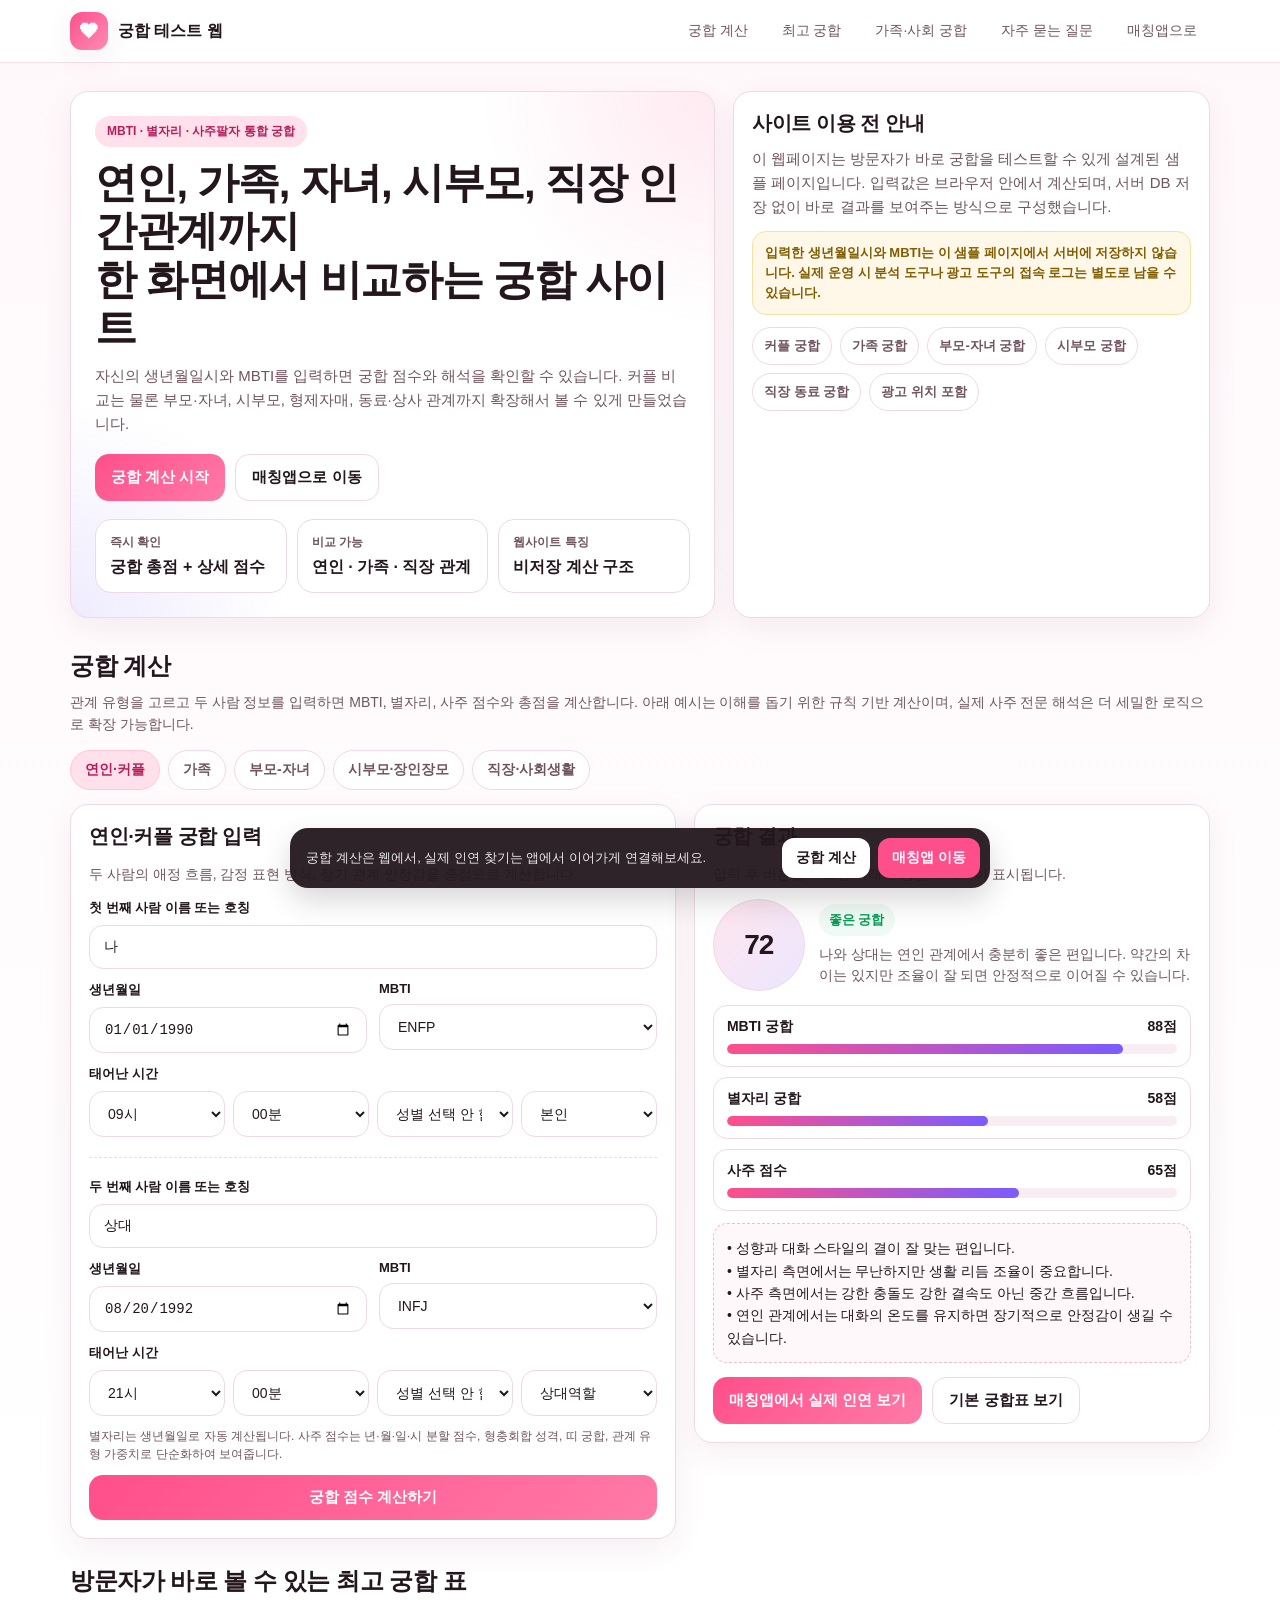
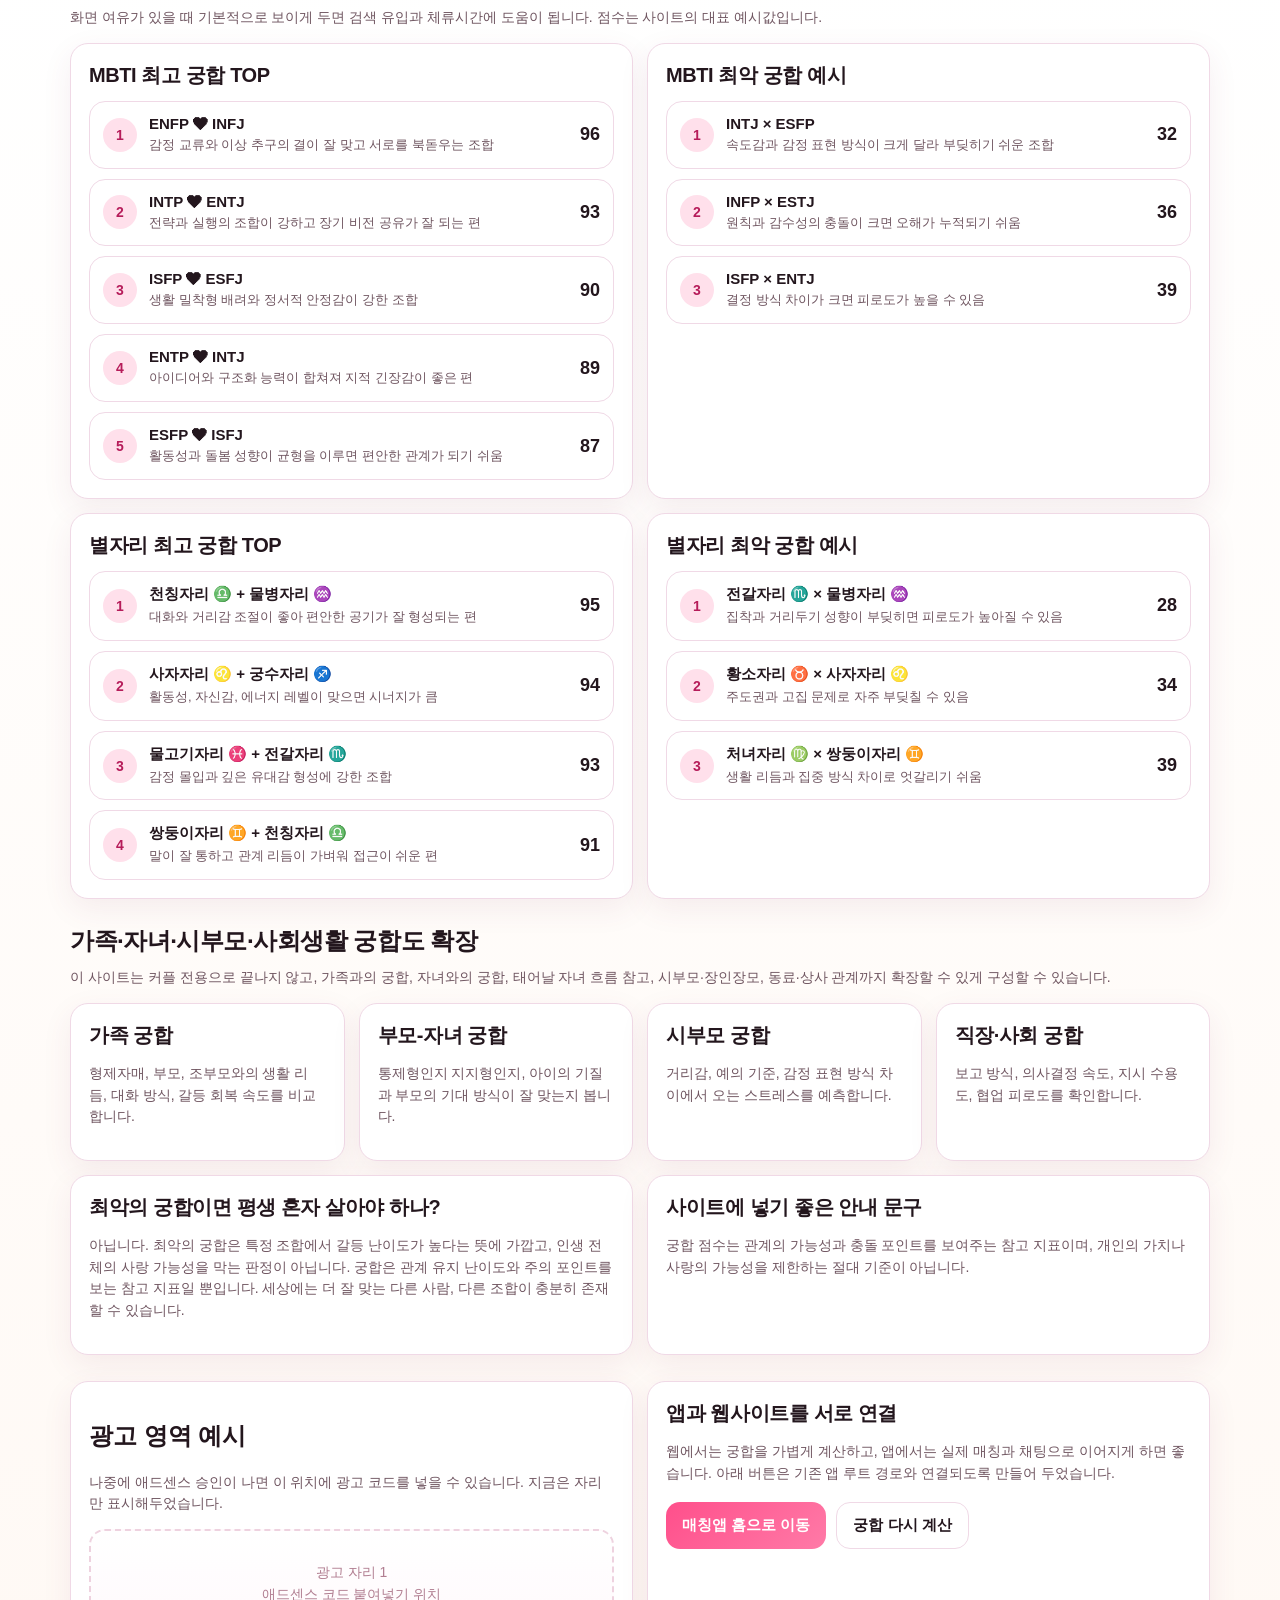
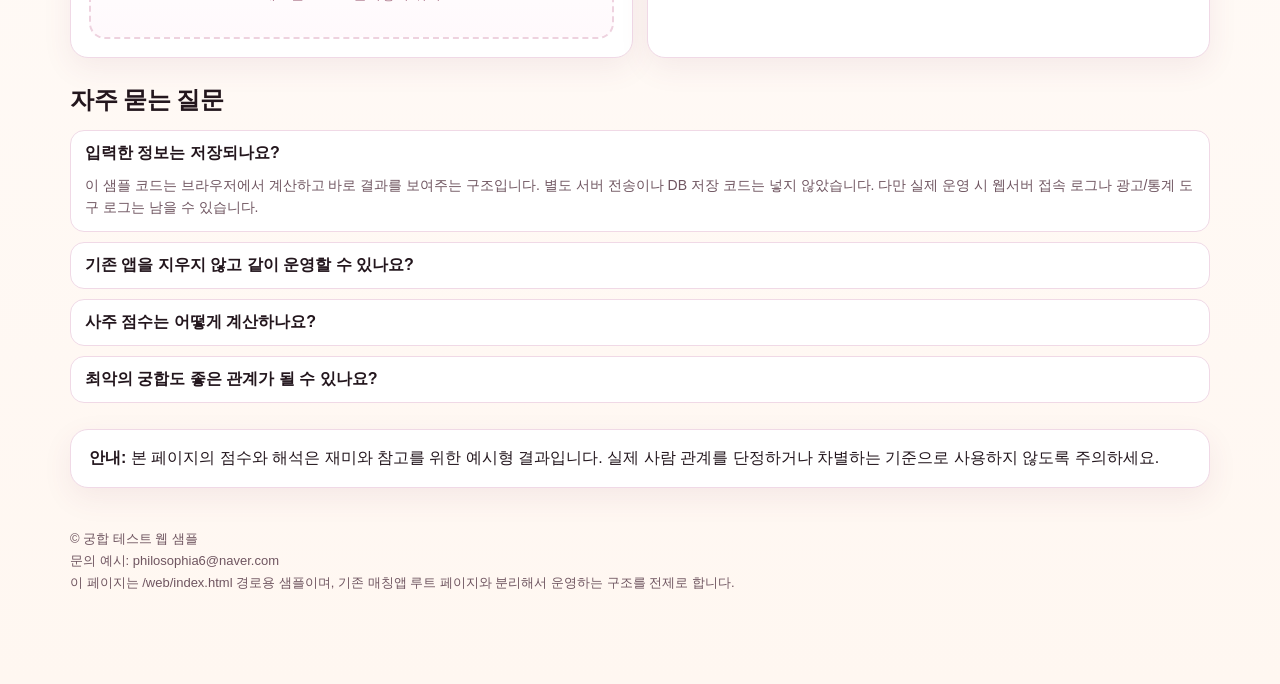
==== web/index.html @ 88e72b10 "Create index.html" ====
<!DOCTYPE html>
<html lang="ko">
<head>
  <meta charset="UTF-8" />
  <meta name="viewport" content="width=device-width, initial-scale=1.0" />
  <title>궁합 테스트 | MBTI · 별자리 · 사주팔자</title>
  <meta name="description" content="MBTI 궁합, 별자리 궁합, 사주팔자 궁합을 한 번에 확인하고 커플, 가족, 자녀, 시부모, 직장 인간관계까지 비교해보세요." />
  <style>
    :root {
      --bg: #fff8fb;
      --card: #ffffff;
      --line: #f0d9e6;
      --text: #23161d;
      --sub: #6f5560;
      --primary: #ff4f8b;
      --primary-soft: #ffe0eb;
      --secondary: #7a5cff;
      --good: #0a9b57;
      --mid: #a26b00;
      --bad: #c53a3a;
      --shadow: 0 10px 30px rgba(126, 55, 89, 0.08);
      --radius: 18px;
      --max: 1140px;
    }

    * { box-sizing: border-box; }
    html { scroll-behavior: smooth; }
    body {
      margin: 0;
      font-family: -apple-system, BlinkMacSystemFont, "Segoe UI", Roboto, "Apple SD Gothic Neo", "Noto Sans KR", sans-serif;
      color: var(--text);
      background: linear-gradient(180deg, #fff8fb 0%, #fff 40%, #fff7f1 100%);
    }

    a { color: inherit; text-decoration: none; }
    img { max-width: 100%; }
    .container { width: min(calc(100% - 24px), var(--max)); margin: 0 auto; }

    .topbar {
      position: sticky;
      top: 0;
      z-index: 30;
      background: rgba(255,255,255,0.9);
      backdrop-filter: blur(12px);
      border-bottom: 1px solid rgba(240,217,230,0.8);
    }
    .topbar-inner {
      display: flex;
      align-items: center;
      justify-content: space-between;
      gap: 12px;
      padding: 12px 0;
    }
    .brand {
      display: flex;
      align-items: center;
      gap: 10px;
      font-weight: 800;
      font-size: 16px;
    }
    .brand-badge {
      width: 38px;
      height: 38px;
      display: grid;
      place-items: center;
      border-radius: 12px;
      background: linear-gradient(135deg, var(--primary), #ff8bb5);
      color: #fff;
      box-shadow: var(--shadow);
      font-size: 18px;
    }
    .nav {
      display: flex;
      flex-wrap: wrap;
      justify-content: flex-end;
      gap: 8px;
    }
    .nav a {
      padding: 9px 12px;
      border-radius: 999px;
      color: var(--sub);
      font-size: 14px;
      border: 1px solid transparent;
    }
    .nav a:hover {
      background: #fff;
      border-color: var(--line);
      color: var(--text);
    }

    .hero {
      padding: 28px 0 18px;
    }
    .hero-grid {
      display: grid;
      grid-template-columns: 1.15fr 0.85fr;
      gap: 18px;
      align-items: stretch;
    }
    .hero-card,
    .panel,
    .result-card,
    .table-card,
    .ad-card,
    .tip-card,
    .disclaimer,
    .cta-card {
      background: var(--card);
      border: 1px solid var(--line);
      border-radius: var(--radius);
      box-shadow: var(--shadow);
    }
    .hero-card {
      padding: 24px;
      background:
        radial-gradient(circle at top right, rgba(255,79,139,0.12), transparent 28%),
        radial-gradient(circle at left bottom, rgba(122,92,255,0.12), transparent 26%),
        #fff;
    }
    .eyebrow {
      display: inline-flex;
      align-items: center;
      gap: 8px;
      padding: 7px 12px;
      border-radius: 999px;
      background: var(--primary-soft);
      color: #b61c5a;
      font-size: 12px;
      font-weight: 700;
      margin-bottom: 12px;
    }
    h1 {
      margin: 0 0 12px;
      font-size: clamp(28px, 5vw, 42px);
      line-height: 1.15;
      letter-spacing: -0.03em;
    }
    .hero p {
      margin: 0;
      color: var(--sub);
      line-height: 1.6;
      font-size: 15px;
    }
    .hero-actions {
      display: flex;
      flex-wrap: wrap;
      gap: 10px;
      margin-top: 18px;
    }
    .btn {
      border: 0;
      cursor: pointer;
      border-radius: 14px;
      padding: 13px 16px;
      font-size: 15px;
      font-weight: 800;
      transition: 0.18s ease;
      display: inline-flex;
      align-items: center;
      justify-content: center;
      gap: 8px;
    }
    .btn-primary {
      background: linear-gradient(135deg, var(--primary), #ff7aa7);
      color: #fff;
    }
    .btn-primary:hover { transform: translateY(-1px); }
    .btn-soft {
      background: #fff;
      color: var(--text);
      border: 1px solid var(--line);
    }
    .btn-soft:hover { background: #fff8fb; }
    .mini-list {
      margin: 18px 0 0;
      display: grid;
      grid-template-columns: repeat(3, 1fr);
      gap: 10px;
    }
    .mini-item {
      padding: 14px;
      border-radius: 16px;
      background: #fff;
      border: 1px solid var(--line);
    }
    .mini-item .label {
      font-size: 12px;
      color: var(--sub);
      margin-bottom: 6px;
      font-weight: 700;
    }
    .mini-item .value {
      font-weight: 800;
      font-size: 16px;
    }

    .panel {
      padding: 18px;
    }
    .panel h2,
    .table-card h2,
    .result-card h2,
    .tip-card h2,
    .cta-card h2 {
      margin: 0 0 10px;
      font-size: 20px;
      letter-spacing: -0.02em;
    }
    .muted {
      color: var(--sub);
      font-size: 14px;
      line-height: 1.55;
    }
    .save-note {
      margin-top: 12px;
      padding: 11px 12px;
      border-radius: 14px;
      background: #fff8e8;
      border: 1px solid #f4e1a4;
      color: #805d00;
      font-size: 13px;
      line-height: 1.55;
      font-weight: 700;
    }

    .section {
      padding: 14px 0 12px;
    }
    .section-title {
      margin: 0 0 14px;
      font-size: 24px;
      letter-spacing: -0.02em;
    }
    .section-sub {
      color: var(--sub);
      margin: -4px 0 14px;
      line-height: 1.55;
      font-size: 14px;
    }

    .tabs {
      display: flex;
      flex-wrap: wrap;
      gap: 8px;
      margin-bottom: 14px;
    }
    .tab-btn {
      padding: 10px 14px;
      border-radius: 999px;
      border: 1px solid var(--line);
      background: #fff;
      color: var(--sub);
      font-weight: 800;
      cursor: pointer;
      font-size: 14px;
    }
    .tab-btn.active {
      background: var(--primary-soft);
      color: #b61c5a;
      border-color: #ffc8da;
    }

    .calc-layout {
      display: grid;
      grid-template-columns: 1.08fr 0.92fr;
      gap: 18px;
      align-items: start;
    }
    .form-grid {
      display: grid;
      grid-template-columns: repeat(2, 1fr);
      gap: 12px;
      margin-top: 14px;
    }
    .field {
      display: flex;
      flex-direction: column;
      gap: 8px;
    }
    .field.full { grid-column: 1 / -1; }
    label {
      font-size: 13px;
      font-weight: 800;
      color: var(--text);
    }
    input, select {
      width: 100%;
      padding: 13px 14px;
      border-radius: 14px;
      border: 1px solid var(--line);
      background: #fff;
      font-size: 14px;
      color: var(--text);
      outline: none;
    }
    input:focus, select:focus {
      border-color: #ff9abd;
      box-shadow: 0 0 0 4px rgba(255,79,139,0.08);
    }
    .inline-row {
      display: grid;
      grid-template-columns: repeat(4, 1fr);
      gap: 8px;
    }
    .help {
      font-size: 12px;
      color: var(--sub);
      line-height: 1.45;
    }

    .result-card {
      padding: 18px;
      position: sticky;
      top: 86px;
    }
    .score-big {
      display: flex;
      align-items: center;
      gap: 14px;
      margin: 12px 0 14px;
    }
    .score-circle {
      width: 92px;
      height: 92px;
      border-radius: 50%;
      display: grid;
      place-items: center;
      background: linear-gradient(135deg, rgba(255,79,139,0.15), rgba(122,92,255,0.15));
      border: 1px solid var(--line);
      font-size: 28px;
      font-weight: 900;
      letter-spacing: -0.03em;
    }
    .score-text {
      flex: 1;
    }
    .score-grade {
      font-size: 13px;
      font-weight: 900;
      display: inline-flex;
      padding: 7px 10px;
      border-radius: 999px;
      margin-bottom: 8px;
      background: #eefaf3;
      color: var(--good);
    }
    .score-grade.mid { background: #fff8e6; color: var(--mid); }
    .score-grade.bad { background: #fff0f0; color: var(--bad); }
    .score-summary {
      color: var(--sub);
      font-size: 14px;
      line-height: 1.55;
    }
    .breakdown {
      display: grid;
      gap: 10px;
      margin-top: 12px;
    }
    .break-item {
      padding: 12px 13px;
      border: 1px solid var(--line);
      border-radius: 14px;
      background: #fff;
    }
    .break-head {
      display: flex;
      justify-content: space-between;
      gap: 8px;
      font-size: 14px;
      font-weight: 800;
      margin-bottom: 8px;
    }
    .bar {
      width: 100%;
      height: 10px;
      background: #f8edf3;
      border-radius: 999px;
      overflow: hidden;
    }
    .bar > span {
      display: block;
      height: 100%;
      border-radius: inherit;
      background: linear-gradient(90deg, var(--primary), var(--secondary));
    }
    .analysis-box {
      margin-top: 12px;
      padding: 13px;
      border-radius: 14px;
      background: #fff8fb;
      border: 1px dashed #f1bdd0;
      font-size: 14px;
      line-height: 1.6;
      color: var(--text);
    }

    .cards-3,
    .cards-2,
    .cards-4 {
      display: grid;
      gap: 14px;
    }
    .cards-3 { grid-template-columns: repeat(3, 1fr); }
    .cards-2 { grid-template-columns: repeat(2, 1fr); }
    .cards-4 { grid-template-columns: repeat(4, 1fr); }

    .table-card,
    .tip-card,
    .cta-card,
    .ad-card,
    .disclaimer {
      padding: 18px;
    }
    .rank-list {
      display: grid;
      gap: 10px;
      margin-top: 12px;
    }
    .rank-item {
      display: grid;
      grid-template-columns: auto 1fr auto;
      gap: 12px;
      align-items: center;
      padding: 13px;
      border: 1px solid var(--line);
      border-radius: 16px;
      background: #fff;
    }
    .rank-num {
      width: 34px;
      height: 34px;
      border-radius: 50%;
      display: grid;
      place-items: center;
      font-weight: 900;
      background: var(--primary-soft);
      color: #b61c5a;
      font-size: 14px;
    }
    .pair-title {
      font-weight: 800;
      font-size: 15px;
      margin-bottom: 4px;
    }
    .pair-desc {
      color: var(--sub);
      font-size: 13px;
      line-height: 1.45;
    }
    .pair-score {
      font-weight: 900;
      font-size: 18px;
    }

    .chip-row {
      display: flex;
      flex-wrap: wrap;
      gap: 8px;
      margin-top: 12px;
    }
    .chip {
      padding: 9px 11px;
      border-radius: 999px;
      background: #fff;
      border: 1px solid var(--line);
      font-size: 13px;
      color: var(--sub);
      font-weight: 700;
    }

    .ad-placeholder {
      margin-top: 12px;
      border: 2px dashed #eed2df;
      border-radius: 16px;
      min-height: 110px;
      display: grid;
      place-items: center;
      color: #b17e91;
      text-align: center;
      padding: 16px;
      background: linear-gradient(180deg, #fff, #fff9fc);
      font-size: 14px;
      line-height: 1.55;
    }

    .faq-list {
      display: grid;
      gap: 10px;
      margin-top: 12px;
    }
    details {
      border: 1px solid var(--line);
      border-radius: 14px;
      background: #fff;
      padding: 12px 14px;
    }
    summary {
      cursor: pointer;
      font-weight: 800;
      color: var(--text);
      list-style: none;
    }
    summary::-webkit-details-marker { display: none; }
    details p {
      margin: 10px 0 0;
      color: var(--sub);
      font-size: 14px;
      line-height: 1.6;
    }

    .footer {
      padding: 28px 0 90px;
      color: var(--sub);
      font-size: 13px;
      line-height: 1.7;
    }

    .floating-cta {
      position: fixed;
      left: 50%;
      bottom: 12px;
      transform: translateX(-50%);
      z-index: 35;
      width: min(calc(100% - 20px), 700px);
      background: rgba(35,22,29,0.94);
      color: #fff;
      border-radius: 18px;
      padding: 10px;
      display: flex;
      gap: 10px;
      box-shadow: 0 12px 30px rgba(0,0,0,0.16);
      align-items: center;
      justify-content: space-between;
    }
    .floating-text {
      font-size: 13px;
      line-height: 1.45;
      padding: 0 6px;
      color: rgba(255,255,255,0.9);
    }
    .floating-actions {
      display: flex;
      gap: 8px;
      flex-shrink: 0;
    }
    .floating-actions a {
      padding: 11px 14px;
      border-radius: 12px;
      font-size: 14px;
      font-weight: 800;
    }
    .floating-main { background: var(--primary); color: #fff; }
    .floating-sub { background: #fff; color: var(--text); }

    @media (max-width: 980px) {
      .hero-grid,
      .calc-layout,
      .cards-3,
      .cards-4,
      .cards-2 {
        grid-template-columns: 1fr;
      }
      .mini-list { grid-template-columns: 1fr; }
      .result-card { position: static; }
    }

    @media (max-width: 720px) {
      .topbar-inner { align-items: flex-start; flex-direction: column; }
      .nav { justify-content: flex-start; }
      .form-grid,
      .inline-row { grid-template-columns: 1fr 1fr; }
      .score-big { flex-direction: column; align-items: flex-start; }
      .floating-cta {
        flex-direction: column;
        align-items: stretch;
      }
      .floating-actions { width: 100%; }
      .floating-actions a { flex: 1; text-align: center; }
    }

    @media (max-width: 520px) {
      h1 { font-size: 28px; }
      .hero-card,
      .panel,
      .table-card,
      .result-card,
      .tip-card,
      .cta-card,
      .ad-card,
      .disclaimer { padding: 15px; }
      .form-grid,
      .inline-row { grid-template-columns: 1fr; }
      .rank-item { grid-template-columns: auto 1fr; }
      .pair-score { grid-column: 2; }
    }
  </style>
</head>
<body>
  <header class="topbar">
    <div class="container topbar-inner">
      <a class="brand" href="#top">
        <span class="brand-badge">❤</span>
        <span>궁합 테스트 웹</span>
      </a>
      <nav class="nav">
        <a href="#calculator">궁합 계산</a>
        <a href="#best">최고 궁합</a>
        <a href="#family">가족·사회 궁합</a>
        <a href="#faq">자주 묻는 질문</a>
        <a href="/">매칭앱으로</a>
      </nav>
    </div>
  </header>

  <main id="top">
    <section class="hero">
      <div class="container hero-grid">
        <div class="hero-card">
          <div class="eyebrow">MBTI · 별자리 · 사주팔자 통합 궁합</div>
          <h1>연인, 가족, 자녀, 시부모, 직장 인간관계까지<br />한 화면에서 비교하는 궁합 사이트</h1>
          <p>
            자신의 생년월일시와 MBTI를 입력하면 궁합 점수와 해석을 확인할 수 있습니다.
            커플 비교는 물론 부모·자녀, 시부모, 형제자매, 동료·상사 관계까지 확장해서 볼 수 있게 만들었습니다.
          </p>
          <div class="hero-actions">
            <a class="btn btn-primary" href="#calculator">궁합 계산 시작</a>
            <a class="btn btn-soft" href="/">매칭앱으로 이동</a>
          </div>
          <div class="mini-list">
            <div class="mini-item">
              <div class="label">즉시 확인</div>
              <div class="value">궁합 총점 + 상세 점수</div>
            </div>
            <div class="mini-item">
              <div class="label">비교 가능</div>
              <div class="value">연인 · 가족 · 직장 관계</div>
            </div>
            <div class="mini-item">
              <div class="label">웹사이트 특징</div>
              <div class="value">비저장 계산 구조</div>
            </div>
          </div>
        </div>

        <div class="panel">
          <h2>사이트 이용 전 안내</h2>
          <p class="muted">
            이 웹페이지는 방문자가 바로 궁합을 테스트할 수 있게 설계된 샘플 페이지입니다.
            입력값은 브라우저 안에서 계산되며, 서버 DB 저장 없이 바로 결과를 보여주는 방식으로 구성했습니다.
          </p>
          <div class="save-note">
            입력한 생년월일시와 MBTI는 이 샘플 페이지에서 서버에 저장하지 않습니다. 실제 운영 시 분석 도구나 광고 도구의 접속 로그는 별도로 남을 수 있습니다.
          </div>
          <div class="chip-row">
            <span class="chip">커플 궁합</span>
            <span class="chip">가족 궁합</span>
            <span class="chip">부모-자녀 궁합</span>
            <span class="chip">시부모 궁합</span>
            <span class="chip">직장 동료 궁합</span>
            <span class="chip">광고 위치 포함</span>
          </div>
        </div>
      </div>
    </section>

    <section class="section" id="calculator">
      <div class="container">
        <h2 class="section-title">궁합 계산</h2>
        <p class="section-sub">
          관계 유형을 고르고 두 사람 정보를 입력하면 MBTI, 별자리, 사주 점수와 총점을 계산합니다.
          아래 예시는 이해를 돕기 위한 규칙 기반 계산이며, 실제 사주 전문 해석은 더 세밀한 로직으로 확장 가능합니다.
        </p>

        <div class="tabs" id="relationTabs">
          <button class="tab-btn active" data-relation="couple">연인·커플</button>
          <button class="tab-btn" data-relation="family">가족</button>
          <button class="tab-btn" data-relation="parentChild">부모-자녀</button>
          <button class="tab-btn" data-relation="inlaws">시부모·장인장모</button>
          <button class="tab-btn" data-relation="work">직장·사회생활</button>
        </div>

        <div class="calc-layout">
          <div class="panel">
            <h2 id="relationTitle">연인·커플 궁합 입력</h2>
            <p class="muted" id="relationDesc">
              두 사람의 애정 흐름, 감정 표현 방식, 장기 관계 안정감을 중점으로 계산합니다.
            </p>

            <div class="form-grid">
              <div class="field full">
                <label for="nameA">첫 번째 사람 이름 또는 호칭</label>
                <input id="nameA" type="text" placeholder="예: 나 / 남자 / 엄마 / 팀장" value="나" />
              </div>
              <div class="field">
                <label for="birthA">생년월일</label>
                <input id="birthA" type="date" value="1990-01-01" />
              </div>
              <div class="field">
                <label for="mbtiA">MBTI</label>
                <select id="mbtiA"></select>
              </div>
              <div class="field full">
                <label>태어난 시간</label>
                <div class="inline-row">
                  <select id="hourA"></select>
                  <select id="minuteA"></select>
                  <select id="genderA">
                    <option value="unknown">성별 선택 안 함</option>
                    <option value="male">남성</option>
                    <option value="female">여성</option>
                  </select>
                  <select id="roleA">
                    <option value="self">본인</option>
                    <option value="partner">상대역할</option>
                    <option value="parent">부모역할</option>
                    <option value="child">자녀역할</option>
                  </select>
                </div>
              </div>

              <div class="field full" style="margin-top:8px; padding-top:8px; border-top:1px dashed var(--line);"></div>

              <div class="field full">
                <label for="nameB">두 번째 사람 이름 또는 호칭</label>
                <input id="nameB" type="text" placeholder="예: 상대 / 여자 / 아버지 / 동료" value="상대" />
              </div>
              <div class="field">
                <label for="birthB">생년월일</label>
                <input id="birthB" type="date" value="1992-08-20" />
              </div>
              <div class="field">
                <label for="mbtiB">MBTI</label>
                <select id="mbtiB"></select>
              </div>
              <div class="field full">
                <label>태어난 시간</label>
                <div class="inline-row">
                  <select id="hourB"></select>
                  <select id="minuteB"></select>
                  <select id="genderB">
                    <option value="unknown">성별 선택 안 함</option>
                    <option value="male">남성</option>
                    <option value="female">여성</option>
                  </select>
                  <select id="roleB">
                    <option value="partner">상대역할</option>
                    <option value="self">본인</option>
                    <option value="parent">부모역할</option>
                    <option value="child">자녀역할</option>
                  </select>
                </div>
              </div>

              <div class="field full">
                <div class="help">
                  별자리는 생년월일로 자동 계산됩니다. 사주 점수는 년·월·일·시 분할 점수, 형충회합 성격, 띠 궁합, 관계 유형 가중치로 단순화하여 보여줍니다.
                </div>
              </div>
              <div class="field full">
                <button id="calcBtn" class="btn btn-primary">궁합 점수 계산하기</button>
              </div>
            </div>
          </div>

          <aside class="result-card" aria-live="polite">
            <h2>궁합 결과</h2>
            <p class="muted">입력 후 버튼을 누르면 아래에 총점과 해석이 표시됩니다.</p>
            <div class="score-big">
              <div class="score-circle" id="totalScore">--</div>
              <div class="score-text">
                <div class="score-grade" id="scoreGrade">결과 대기중</div>
                <div class="score-summary" id="scoreSummary">
                  아직 계산 전입니다. 연인, 가족, 부모-자녀, 시부모, 직장 관계별로 결과 해석이 달라집니다.
                </div>
              </div>
            </div>
            <div class="breakdown">
              <div class="break-item">
                <div class="break-head"><span>MBTI 궁합</span><span id="mbtiScoreText">--점</span></div>
                <div class="bar"><span id="mbtiBar" style="width:0%"></span></div>
              </div>
              <div class="break-item">
                <div class="break-head"><span>별자리 궁합</span><span id="zodiacScoreText">--점</span></div>
                <div class="bar"><span id="zodiacBar" style="width:0%"></span></div>
              </div>
              <div class="break-item">
                <div class="break-head"><span>사주 점수</span><span id="sajuScoreText">--점</span></div>
                <div class="bar"><span id="sajuBar" style="width:0%"></span></div>
              </div>
            </div>
            <div class="analysis-box" id="analysisBox">
              이곳에 관계 해석, 장점, 충돌 포인트, 잘 지내는 팁이 표시됩니다.
            </div>
            <div class="hero-actions" style="margin-top:14px;">
              <a class="btn btn-primary" href="/">매칭앱에서 실제 인연 보기</a>
              <a class="btn btn-soft" href="#best">기본 궁합표 보기</a>
            </div>
          </aside>
        </div>
      </div>
    </section>

    <section class="section" id="best">
      <div class="container">
        <h2 class="section-title">방문자가 바로 볼 수 있는 최고 궁합 표</h2>
        <p class="section-sub">
          화면 여유가 있을 때 기본적으로 보이게 두면 검색 유입과 체류시간에 도움이 됩니다. 점수는 사이트의 대표 예시값입니다.
        </p>

        <div class="cards-2">
          <div class="table-card">
            <h2>MBTI 최고 궁합 TOP</h2>
            <div class="rank-list">
              <div class="rank-item"><div class="rank-num">1</div><div><div class="pair-title">ENFP ❤ INFJ</div><div class="pair-desc">감정 교류와 이상 추구의 결이 잘 맞고 서로를 북돋우는 조합</div></div><div class="pair-score">96</div></div>
              <div class="rank-item"><div class="rank-num">2</div><div><div class="pair-title">INTP ❤ ENTJ</div><div class="pair-desc">전략과 실행의 조합이 강하고 장기 비전 공유가 잘 되는 편</div></div><div class="pair-score">93</div></div>
              <div class="rank-item"><div class="rank-num">3</div><div><div class="pair-title">ISFP ❤ ESFJ</div><div class="pair-desc">생활 밀착형 배려와 정서적 안정감이 강한 조합</div></div><div class="pair-score">90</div></div>
              <div class="rank-item"><div class="rank-num">4</div><div><div class="pair-title">ENTP ❤ INTJ</div><div class="pair-desc">아이디어와 구조화 능력이 합쳐져 지적 긴장감이 좋은 편</div></div><div class="pair-score">89</div></div>
              <div class="rank-item"><div class="rank-num">5</div><div><div class="pair-title">ESFP ❤ ISFJ</div><div class="pair-desc">활동성과 돌봄 성향이 균형을 이루면 편안한 관계가 되기 쉬움</div></div><div class="pair-score">87</div></div>
            </div>
          </div>

          <div class="table-card">
            <h2>MBTI 최악 궁합 예시</h2>
            <div class="rank-list">
              <div class="rank-item"><div class="rank-num">1</div><div><div class="pair-title">INTJ × ESFP</div><div class="pair-desc">속도감과 감정 표현 방식이 크게 달라 부딪히기 쉬운 조합</div></div><div class="pair-score">32</div></div>
              <div class="rank-item"><div class="rank-num">2</div><div><div class="pair-title">INFP × ESTJ</div><div class="pair-desc">원칙과 감수성의 충돌이 크면 오해가 누적되기 쉬움</div></div><div class="pair-score">36</div></div>
              <div class="rank-item"><div class="rank-num">3</div><div><div class="pair-title">ISFP × ENTJ</div><div class="pair-desc">결정 방식 차이가 크면 피로도가 높을 수 있음</div></div><div class="pair-score">39</div></div>
            </div>
          </div>
        </div>

        <div class="cards-2" style="margin-top:14px;">
          <div class="table-card">
            <h2>별자리 최고 궁합 TOP</h2>
            <div class="rank-list">
              <div class="rank-item"><div class="rank-num">1</div><div><div class="pair-title">천칭자리 ♎ + 물병자리 ♒</div><div class="pair-desc">대화와 거리감 조절이 좋아 편안한 공기가 잘 형성되는 편</div></div><div class="pair-score">95</div></div>
              <div class="rank-item"><div class="rank-num">2</div><div><div class="pair-title">사자자리 ♌ + 궁수자리 ♐</div><div class="pair-desc">활동성, 자신감, 에너지 레벨이 맞으면 시너지가 큼</div></div><div class="pair-score">94</div></div>
              <div class="rank-item"><div class="rank-num">3</div><div><div class="pair-title">물고기자리 ♓ + 전갈자리 ♏</div><div class="pair-desc">감정 몰입과 깊은 유대감 형성에 강한 조합</div></div><div class="pair-score">93</div></div>
              <div class="rank-item"><div class="rank-num">4</div><div><div class="pair-title">쌍둥이자리 ♊ + 천칭자리 ♎</div><div class="pair-desc">말이 잘 통하고 관계 리듬이 가벼워 접근이 쉬운 편</div></div><div class="pair-score">91</div></div>
            </div>
          </div>

          <div class="table-card">
            <h2>별자리 최악 궁합 예시</h2>
            <div class="rank-list">
              <div class="rank-item"><div class="rank-num">1</div><div><div class="pair-title">전갈자리 ♏ × 물병자리 ♒</div><div class="pair-desc">집착과 거리두기 성향이 부딪히면 피로도가 높아질 수 있음</div></div><div class="pair-score">28</div></div>
              <div class="rank-item"><div class="rank-num">2</div><div><div class="pair-title">황소자리 ♉ × 사자자리 ♌</div><div class="pair-desc">주도권과 고집 문제로 자주 부딪칠 수 있음</div></div><div class="pair-score">34</div></div>
              <div class="rank-item"><div class="rank-num">3</div><div><div class="pair-title">처녀자리 ♍ × 쌍둥이자리 ♊</div><div class="pair-desc">생활 리듬과 집중 방식 차이로 엇갈리기 쉬움</div></div><div class="pair-score">39</div></div>
            </div>
          </div>
        </div>
      </div>
    </section>

    <section class="section" id="family">
      <div class="container">
        <h2 class="section-title">가족·자녀·시부모·사회생활 궁합도 확장</h2>
        <p class="section-sub">
          이 사이트는 커플 전용으로 끝나지 않고, 가족과의 궁합, 자녀와의 궁합, 태어날 자녀 흐름 참고, 시부모·장인장모, 동료·상사 관계까지 확장할 수 있게 구성할 수 있습니다.
        </p>

        <div class="cards-4">
          <div class="tip-card">
            <h2>가족 궁합</h2>
            <p class="muted">형제자매, 부모, 조부모와의 생활 리듬, 대화 방식, 갈등 회복 속도를 비교합니다.</p>
          </div>
          <div class="tip-card">
            <h2>부모-자녀 궁합</h2>
            <p class="muted">통제형인지 지지형인지, 아이의 기질과 부모의 기대 방식이 잘 맞는지 봅니다.</p>
          </div>
          <div class="tip-card">
            <h2>시부모 궁합</h2>
            <p class="muted">거리감, 예의 기준, 감정 표현 방식 차이에서 오는 스트레스를 예측합니다.</p>
          </div>
          <div class="tip-card">
            <h2>직장·사회 궁합</h2>
            <p class="muted">보고 방식, 의사결정 속도, 지시 수용도, 협업 피로도를 확인합니다.</p>
          </div>
        </div>

        <div class="cards-2" style="margin-top:14px;">
          <div class="tip-card">
            <h2>최악의 궁합이면 평생 혼자 살아야 하나?</h2>
            <p class="muted">
              아닙니다. 최악의 궁합은 특정 조합에서 갈등 난이도가 높다는 뜻에 가깝고, 인생 전체의 사랑 가능성을 막는 판정이 아닙니다.
              궁합은 관계 유지 난이도와 주의 포인트를 보는 참고 지표일 뿐입니다. 세상에는 더 잘 맞는 다른 사람, 다른 조합이 충분히 존재할 수 있습니다.
            </p>
          </div>
          <div class="tip-card">
            <h2>사이트에 넣기 좋은 안내 문구</h2>
            <p class="muted">
              궁합 점수는 관계의 가능성과 충돌 포인트를 보여주는 참고 지표이며, 개인의 가치나 사랑의 가능성을 제한하는 절대 기준이 아닙니다.
            </p>
          </div>
        </div>
      </div>
    </section>

    <section class="section">
      <div class="container cards-2">
        <div class="ad-card">
          <h2>광고 영역 예시</h2>
          <p class="muted">나중에 애드센스 승인이 나면 이 위치에 광고 코드를 넣을 수 있습니다. 지금은 자리만 표시해두었습니다.</p>
          <div class="ad-placeholder">
            광고 자리 1<br />애드센스 코드 붙여넣기 위치
          </div>
        </div>
        <div class="cta-card">
          <h2>앱과 웹사이트를 서로 연결</h2>
          <p class="muted">
            웹에서는 궁합을 가볍게 계산하고, 앱에서는 실제 매칭과 채팅으로 이어지게 하면 좋습니다.
            아래 버튼은 기존 앱 루트 경로와 연결되도록 만들어 두었습니다.
          </p>
          <div class="hero-actions">
            <a class="btn btn-primary" href="/">매칭앱 홈으로 이동</a>
            <a class="btn btn-soft" href="#calculator">궁합 다시 계산</a>
          </div>
        </div>
      </div>
    </section>

    <section class="section" id="faq">
      <div class="container">
        <h2 class="section-title">자주 묻는 질문</h2>
        <div class="faq-list">
          <details open>
            <summary>입력한 정보는 저장되나요?</summary>
            <p>이 샘플 코드는 브라우저에서 계산하고 바로 결과를 보여주는 구조입니다. 별도 서버 전송이나 DB 저장 코드는 넣지 않았습니다. 다만 실제 운영 시 웹서버 접속 로그나 광고/통계 도구 로그는 남을 수 있습니다.</p>
          </details>
          <details>
            <summary>기존 앱을 지우지 않고 같이 운영할 수 있나요?</summary>
            <p>가능합니다. 이 파일은 <strong>/web/index.html</strong> 경로에 넣는 전제입니다. 기존 루트의 <strong>index.html</strong>은 그대로 두고, 앱은 루트에서, 궁합 웹사이트는 <strong>/web/</strong>에서 따로 열리게 하면 됩니다.</p>
          </details>
          <details>
            <summary>사주 점수는 어떻게 계산하나요?</summary>
            <p>이 버전은 년·월·일·시 정보를 숫자화해 오행 유사도, 띠 궁합, 시간대 조화, 관계 유형 가중치를 합산하는 방식입니다. 실제 서비스에서는 형충회합, 십성, 신살, 12운성 로직을 더 정교하게 추가하면 됩니다.</p>
          </details>
          <details>
            <summary>최악의 궁합도 좋은 관계가 될 수 있나요?</summary>
            <p>될 수 있습니다. 최악의 궁합은 갈등 관리 난이도가 높다는 뜻에 가깝습니다. 다른 조건과 노력, 생활 가치관, 책임감, 대화 방식이 더 중요한 경우도 많습니다.</p>
          </details>
        </div>
      </div>
    </section>

    <section class="section">
      <div class="container">
        <div class="disclaimer">
          <strong>안내:</strong> 본 페이지의 점수와 해석은 재미와 참고를 위한 예시형 결과입니다. 실제 사람 관계를 단정하거나 차별하는 기준으로 사용하지 않도록 주의하세요.
        </div>
      </div>
    </section>
  </main>

  <footer class="footer">
    <div class="container">
      <div>© 궁합 테스트 웹 샘플</div>
      <div>문의 예시: philosophia6@naver.com</div>
      <div>이 페이지는 /web/index.html 경로용 샘플이며, 기존 매칭앱 루트 페이지와 분리해서 운영하는 구조를 전제로 합니다.</div>
    </div>
  </footer>

  <div class="floating-cta">
    <div class="floating-text">궁합 계산은 웹에서, 실제 인연 찾기는 앱에서 이어가게 연결해보세요.</div>
    <div class="floating-actions">
      <a class="floating-sub" href="#calculator">궁합 계산</a>
      <a class="floating-main" href="/">매칭앱 이동</a>
    </div>
  </div>

  <script>
    const MBTI_TYPES = [
      "INTJ","INTP","ENTJ","ENTP",
      "INFJ","INFP","ENFJ","ENFP",
      "ISTJ","ISFJ","ESTJ","ESFJ",
      "ISTP","ISFP","ESTP","ESFP"
    ];

    const relationMeta = {
      couple: {
        title: "연인·커플 궁합 입력",
        desc: "두 사람의 애정 흐름, 감정 표현 방식, 장기 관계 안정감을 중점으로 계산합니다.",
        weights: { mbti: 0.36, zodiac: 0.24, saju: 0.40 }
      },
      family: {
        title: "가족 궁합 입력",
        desc: "생활 리듬, 대화 온도, 잔소리·거리감 충돌, 회복 속도를 중점으로 계산합니다.",
        weights: { mbti: 0.28, zodiac: 0.16, saju: 0.56 }
      },
      parentChild: {
        title: "부모-자녀 궁합 입력",
        desc: "훈육 방식, 기질 차이, 감정 수용도, 기대 수준의 충돌 가능성을 중점으로 봅니다.",
        weights: { mbti: 0.24, zodiac: 0.14, saju: 0.62 }
      },
      inlaws: {
        title: "시부모·장인장모 궁합 입력",
        desc: "예의 기준, 거리감, 간섭 체감, 가정 내 역할 기대치 충돌을 중점으로 계산합니다.",
        weights: { mbti: 0.22, zodiac: 0.14, saju: 0.64 }
      },
      work: {
        title: "직장·사회생활 궁합 입력",
        desc: "보고 방식, 피드백 수용도, 속도감, 책임 분배, 협업 스트레스를 중점으로 계산합니다.",
        weights: { mbti: 0.42, zodiac: 0.10, saju: 0.48 }
      }
    };

    const zodiacRanges = [
      { sign: "염소자리", start: [12,22], end: [1,19] },
      { sign: "물병자리", start: [1,20], end: [2,18] },
      { sign: "물고기자리", start: [2,19], end: [3,20] },
      { sign: "양자리", start: [3,21], end: [4,19] },
      { sign: "황소자리", start: [4,20], end: [5,20] },
      { sign: "쌍둥이자리", start: [5,21], end: [6,21] },
      { sign: "게자리", start: [6,22], end: [7,22] },
      { sign: "사자자리", start: [7,23], end: [8,22] },
      { sign: "처녀자리", start: [8,23], end: [9,22] },
      { sign: "천칭자리", start: [9,23], end: [10,22] },
      { sign: "전갈자리", start: [10,23], end: [11,22] },
      { sign: "사수자리", start: [11,23], end: [12,21] }
    ];

    const zodiacElements = {
      "양자리": "fire", "사자자리": "fire", "사수자리": "fire",
      "황소자리": "earth", "처녀자리": "earth", "염소자리": "earth",
      "쌍둥이자리": "air", "천칭자리": "air", "물병자리": "air",
      "게자리": "water", "전갈자리": "water", "물고기자리": "water"
    };

    const zodiacBestPairs = new Set([
      ["천칭자리","물병자리"].sort().join("|"),
      ["천칭자리","쌍둥이자리"].sort().join("|"),
      ["사자자리","사수자리"].sort().join("|"),
      ["사자자리","양자리"].sort().join("|"),
      ["물고기자리","전갈자리"].sort().join("|"),
      ["물고기자리","게자리"].sort().join("|"),
      ["쌍둥이자리","물병자리"].sort().join("|"),
      ["황소자리","처녀자리"].sort().join("|")
    ]);

    const zodiacWorstPairs = new Set([
      ["전갈자리","물병자리"].sort().join("|"),
      ["황소자리","사자자리"].sort().join("|"),
      ["처녀자리","쌍둥이자리"].sort().join("|"),
      ["양자리","게자리"].sort().join("|"),
      ["사수자리","처녀자리"].sort().join("|")
    ]);

    const zodiacAnimals = ["쥐띠","소띠","호랑이띠","토끼띠","용띠","뱀띠","말띠","양띠","원숭이띠","닭띠","개띠","돼지띠"];
    const animalTriads = [
      [0,4,8], [1,5,9], [2,6,10], [3,7,11]
    ];
    const animalConflicts = {
      0: 6, 1: 7, 2: 8, 3: 9, 4: 10, 5: 11,
      6: 0, 7: 1, 8: 2, 9: 3, 10: 4, 11: 5
    };

    const mbtiSelectA = document.getElementById("mbtiA");
    const mbtiSelectB = document.getElementById("mbtiB");
    const hourA = document.getElementById("hourA");
    const hourB = document.getElementById("hourB");
    const minuteA = document.getElementById("minuteA");
    const minuteB = document.getElementById("minuteB");

    function fillSelect(select, options) {
      select.innerHTML = options.map(v => `<option value="${v}">${v}</option>`).join("");
    }

    fillSelect(mbtiSelectA, MBTI_TYPES);
    fillSelect(mbtiSelectB, MBTI_TYPES);
    mbtiSelectA.value = "ENFP";
    mbtiSelectB.value = "INFJ";

    fillSelect(hourA, Array.from({length:24}, (_,i) => String(i).padStart(2, "0") + "시"));
    fillSelect(hourB, Array.from({length:24}, (_,i) => String(i).padStart(2, "0") + "시"));
    fillSelect(minuteA, ["00분","30분"]);
    fillSelect(minuteB, ["00분","30분"]);
    hourA.selectedIndex = 9;
    hourB.selectedIndex = 21;

    let activeRelation = "couple";
    const tabButtons = [...document.querySelectorAll(".tab-btn")];
    const relationTitle = document.getElementById("relationTitle");
    const relationDesc = document.getElementById("relationDesc");

    tabButtons.forEach(btn => {
      btn.addEventListener("click", () => {
        activeRelation = btn.dataset.relation;
        tabButtons.forEach(b => b.classList.remove("active"));
        btn.classList.add("active");
        relationTitle.textContent = relationMeta[activeRelation].title;
        relationDesc.textContent = relationMeta[activeRelation].desc;
      });
    });

    function parseDate(value) {
      const [y,m,d] = value.split("-").map(Number);
      return { y, m, d };
    }

    function getZodiac(month, day) {
      for (const z of zodiacRanges) {
        const [sm, sd] = z.start;
        const [em, ed] = z.end;
        if (sm <= em) {
          if ((month === sm && day >= sd) || (month === em && day <= ed) || (month > sm && month < em)) return z.sign;
        } else {
          if ((month === sm && day >= sd) || (month === em && day <= ed) || month > sm || month < em) return z.sign;
        }
      }
      return "염소자리";
    }

    function getChineseAnimal(year) {
      return zodiacAnimals[(year - 4 + 1200) % 12];
    }

    function mbtiScore(a, b, relation) {
      let score = 52;
      const opposites = { E:"I", I:"E", N:"S", S:"N", T:"F", F:"T", J:"P", P:"J" };
      for (let i = 0; i < 4; i++) {
        if (a[i] === b[i]) score += (i < 2 ? 8 : 6);
        else if (opposites[a[i]] === b[i]) score += (i === 0 || i === 3 ? 6 : 4);
        else score -= 5;
      }
      const idealPairs = new Set([
        ["ENFP","INFJ"].sort().join("|"), ["INTP","ENTJ"].sort().join("|"),
        ["ISFP","ESFJ"].sort().join("|"), ["ENTP","INTJ"].sort().join("|"),
        ["ESFP","ISFJ"].sort().join("|")
      ]);
      const harshPairs = new Set([
        ["INTJ","ESFP"].sort().join("|"), ["INFP","ESTJ"].sort().join("|"), ["ISFP","ENTJ"].sort().join("|")
      ]);
      const key = [a,b].sort().join("|");
      if (idealPairs.has(key)) score += 10;
      if (harshPairs.has(key)) score -= 14;
      if (relation === "work") {
        if ((a.includes("J") && b.includes("P")) || (a.includes("P") && b.includes("J"))) score -= 2;
        if ((a.includes("T") && b.includes("F")) || (a.includes("F") && b.includes("T"))) score += 3;
      }
      if (relation === "parentChild") {
        if ((a.includes("J") && b.includes("P")) || (a.includes("P") && b.includes("J"))) score -= 4;
      }
      return clamp(score, 0, 100);
    }

    function zodiacScore(signA, signB, relation) {
      let score = 58;
      const key = [signA, signB].sort().join("|");
      if (zodiacBestPairs.has(key)) score += 28;
      if (zodiacWorstPairs.has(key)) score -= 30;
      const sameElement = zodiacElements[signA] === zodiacElements[signB];
      if (sameElement) score += 12;
      const airFire = [zodiacElements[signA], zodiacElements[signB]].sort().join("|") === ["air","fire"].join("|");
      const earthWater = [zodiacElements[signA], zodiacElements[signB]].sort().join("|") === ["earth","water"].join("|");
      if (airFire || earthWater) score += 10;
      if ((zodiacElements[signA] === "fire" && zodiacElements[signB] === "water") || (zodiacElements[signA] === "water" && zodiacElements[signB] === "fire")) score -= 12;
      if ((zodiacElements[signA] === "air" && zodiacElements[signB] === "earth") || (zodiacElements[signA] === "earth" && zodiacElements[signB] === "air")) score -= 8;
      if (relation === "work") score = score - 4 + (sameElement ? 4 : 0);
      return clamp(score, 0, 100);
    }

    function getElementFromNumber(num) {
      return ["wood","fire","earth","metal","water"][num % 5];
    }

    function branchIndex(hour) {
      return Math.floor(((hour + 1) % 24) / 2);
    }

    function triadMatch(a, b) {
      return animalTriads.some(group => group.includes(a) && group.includes(b));
    }

    function sajuScore(personA, personB, relation) {
      const yearElA = getElementFromNumber(personA.y + personA.m + personA.d);
      const yearElB = getElementFromNumber(personB.y + personB.m + personB.d);
      const monthElA = getElementFromNumber(personA.m + personA.d);
      const monthElB = getElementFromNumber(personB.m + personB.d);
      const dayElA = getElementFromNumber(personA.d + personA.hour);
      const dayElB = getElementFromNumber(personB.d + personB.hour);
      const timeElA = getElementFromNumber(personA.hour + personA.minute + personA.m);
      const timeElB = getElementFromNumber(personB.hour + personB.minute + personB.m);

      let score = 50;
      const pairs = [[yearElA, yearElB, 12],[monthElA, monthElB, 10],[dayElA, dayElB, 12],[timeElA, timeElB, 8]];
      pairs.forEach(([ea, eb, weight]) => {
        if (ea === eb) score += weight;
        else if (isGenerating(ea, eb) || isGenerating(eb, ea)) score += Math.round(weight * 0.8);
        else if (isControlling(ea, eb) || isControlling(eb, ea)) score -= Math.round(weight * 0.8);
      });

      const animalA = (personA.y - 4 + 1200) % 12;
      const animalB = (personB.y - 4 + 1200) % 12;
      if (triadMatch(animalA, animalB)) score += 10;
      if (animalConflicts[animalA] === animalB) score -= 12;
      if (Math.abs(personA.hour - personB.hour) <= 2) score += 6;
      else if (Math.abs(personA.hour - personB.hour) >= 10) score -= 5;

      if (relation === "couple") {
        score += isGenerating(dayElA, dayElB) || isGenerating(dayElB, dayElA) ? 6 : 0;
      }
      if (relation === "family") {
        score += (yearElA === yearElB ? 6 : 0);
      }
      if (relation === "parentChild") {
        score += isGenerating(yearElA, dayElB) || isGenerating(yearElB, dayElA) ? 8 : 0;
        score -= isControlling(yearElA, dayElB) || isControlling(yearElB, dayElA) ? 8 : 0;
      }
      if (relation === "inlaws") {
        score += (monthElA === monthElB ? 4 : 0);
        score -= animalConflicts[animalA] === animalB ? 6 : 0;
      }
      if (relation === "work") {
        score += isGenerating(monthElA, monthElB) || isGenerating(monthElB, monthElA) ? 7 : 0;
        score += Math.abs(personA.hour - personB.hour) <= 4 ? 4 : -2;
      }
      return clamp(score, 0, 100);
    }

    function isGenerating(a, b) {
      const order = ["wood","fire","earth","metal","water"];
      return order[(order.indexOf(a) + 1) % 5] === b;
    }

    function isControlling(a, b) {
      const controls = {
        wood: "earth",
        earth: "water",
        water: "fire",
        fire: "metal",
        metal: "wood"
      };
      return controls[a] === b;
    }

    function clamp(n, min, max) {
      return Math.max(min, Math.min(max, Math.round(n)));
    }

    function gradeInfo(score) {
      if (score >= 85) return { text: "최고 궁합", cls: "" };
      if (score >= 70) return { text: "좋은 궁합", cls: "" };
      if (score >= 50) return { text: "보통 궁합", cls: "mid" };
      return { text: "주의 필요한 궁합", cls: "bad" };
    }

    function makeSummary(score, relation, nameA, nameB) {
      const relationNames = {
        couple: "연인 관계",
        family: "가족 관계",
        parentChild: "부모-자녀 관계",
        inlaws: "시부모·장인장모 관계",
        work: "직장·사회 관계"
      };
      if (score >= 85) return `${nameA}와 ${nameB}는 ${relationNames[relation]}에서 기본 리듬이 잘 맞는 편입니다. 처음부터 편안함을 느끼기 쉬운 조합입니다.`;
      if (score >= 70) return `${nameA}와 ${nameB}는 ${relationNames[relation]}에서 충분히 좋은 편입니다. 약간의 차이는 있지만 조율이 잘 되면 안정적으로 이어질 수 있습니다.`;
      if (score >= 50) return `${nameA}와 ${nameB}는 ${relationNames[relation]}에서 장단점이 섞인 조합입니다. 맞는 부분은 살리고 부딪히는 포인트는 관리가 필요합니다.`;
      return `${nameA}와 ${nameB}는 ${relationNames[relation]}에서 갈등 관리가 중요한 편입니다. 그렇다고 불가능을 뜻하는 것은 아니며, 조율 방식이 매우 중요합니다.`;
    }

    function makeAnalysis(relation, mbti, zodiac, saju, personA, personB, total) {
      const lines = [];
      if (mbti >= 80) lines.push("• 성향과 대화 스타일의 결이 잘 맞는 편입니다.");
      else if (mbti < 50) lines.push("• 사고 방식과 감정 표현 방식이 달라 오해가 생기기 쉬울 수 있습니다.");
      else lines.push("• 성향 차이가 적당히 있어 장점과 피로가 함께 있을 수 있습니다.");

      if (zodiac >= 80) lines.push(`• 별자리 흐름상 ${personA.zodiac}와 ${personB.zodiac}의 분위기는 비교적 부드러운 편입니다.`);
      else if (zodiac < 45) lines.push(`• 별자리 흐름상 ${personA.zodiac}와 ${personB.zodiac}는 거리감 조절이 중요합니다.`);
      else lines.push("• 별자리 측면에서는 무난하지만 생활 리듬 조율이 중요합니다.");

      if (saju >= 80) lines.push(`• 사주 점수상 년·월·일·시 흐름이 비교적 안정적으로 맞물리는 편입니다. (${personA.animal} · ${personB.animal})`);
      else if (saju < 45) lines.push(`• 사주 점수상 띠나 시간대 흐름에서 상충 요소가 보여 배려가 더 필요합니다. (${personA.animal} · ${personB.animal})`);
      else lines.push("• 사주 측면에서는 강한 충돌도 강한 결속도 아닌 중간 흐름입니다.");

      if (relation === "couple") {
        lines.push(total >= 70 ? "• 연인 관계에서는 대화의 온도를 유지하면 장기적으로 안정감이 생길 수 있습니다." : "• 연인 관계에서는 감정 표현 방식 차이를 빨리 풀어주는 것이 중요합니다.");
      }
      if (relation === "family") {
        lines.push("• 가족 관계에서는 서로를 바꾸려 하기보다 생활 규칙과 거리감을 먼저 맞추는 것이 좋습니다.");
      }
      if (relation === "parentChild") {
        lines.push("• 부모-자녀 관계에서는 잔소리 빈도와 기대 표현 방식을 조절하면 관계 피로를 낮출 수 있습니다.");
      }
      if (relation === "inlaws") {
        lines.push("• 시부모 관계에서는 예의와 간섭의 경계가 모호해지지 않도록 말투와 빈도를 조절하는 것이 중요합니다.");
      }
      if (relation === "work") {
        lines.push("• 직장 관계에서는 보고 방식, 속도감, 피드백 톤을 맞추면 충돌을 크게 줄일 수 있습니다.");
      }

      return lines.join("<br />");
    }

    function collectPerson(prefix) {
      const birth = parseDate(document.getElementById(`birth${prefix}`).value);
      const hourText = document.getElementById(`hour${prefix}`).value;
      const minuteText = document.getElementById(`minute${prefix}`).value;
      const hour = Number(hourText.replace("시", ""));
      const minute = Number(minuteText.replace("분", ""));
      const zodiac = getZodiac(birth.m, birth.d);
      return {
        name: document.getElementById(`name${prefix}`).value.trim() || (prefix === "A" ? "첫 번째 사람" : "두 번째 사람"),
        mbti: document.getElementById(`mbti${prefix}`).value,
        y: birth.y,
        m: birth.m,
        d: birth.d,
        hour,
        minute,
        zodiac,
        animal: getChineseAnimal(birth.y)
      };
    }

    function updateResult(total, mbti, zodiac, saju, summary, analysis) {
      document.getElementById("totalScore").textContent = total;
      const grade = gradeInfo(total);
      const gradeEl = document.getElementById("scoreGrade");
      gradeEl.textContent = grade.text;
      gradeEl.className = `score-grade ${grade.cls}`.trim();
      document.getElementById("scoreSummary").textContent = summary;
      document.getElementById("mbtiScoreText").textContent = `${mbti}점`;
      document.getElementById("zodiacScoreText").textContent = `${zodiac}점`;
      document.getElementById("sajuScoreText").textContent = `${saju}점`;
      document.getElementById("mbtiBar").style.width = `${mbti}%`;
      document.getElementById("zodiacBar").style.width = `${zodiac}%`;
      document.getElementById("sajuBar").style.width = `${saju}%`;
      document.getElementById("analysisBox").innerHTML = analysis;
    }

    document.getElementById("calcBtn").addEventListener("click", () => {
      const personA = collectPerson("A");
      const personB = collectPerson("B");
      const meta = relationMeta[activeRelation];
      const mbti = mbtiScore(personA.mbti, personB.mbti, activeRelation);
      const zodiac = zodiacScore(personA.zodiac, personB.zodiac, activeRelation);
      const saju = sajuScore(personA, personB, activeRelation);
      const total = clamp(
        mbti * meta.weights.mbti + zodiac * meta.weights.zodiac + saju * meta.weights.saju,
        0,
        100
      );
      const summary = makeSummary(total, activeRelation, personA.name, personB.name);
      const analysis = makeAnalysis(activeRelation, mbti, zodiac, saju, personA, personB, total);
      updateResult(total, mbti, zodiac, saju, summary, analysis);
    });

    // 초기 계산
    document.getElementById("calcBtn").click();
  </script>
</body>
</html>
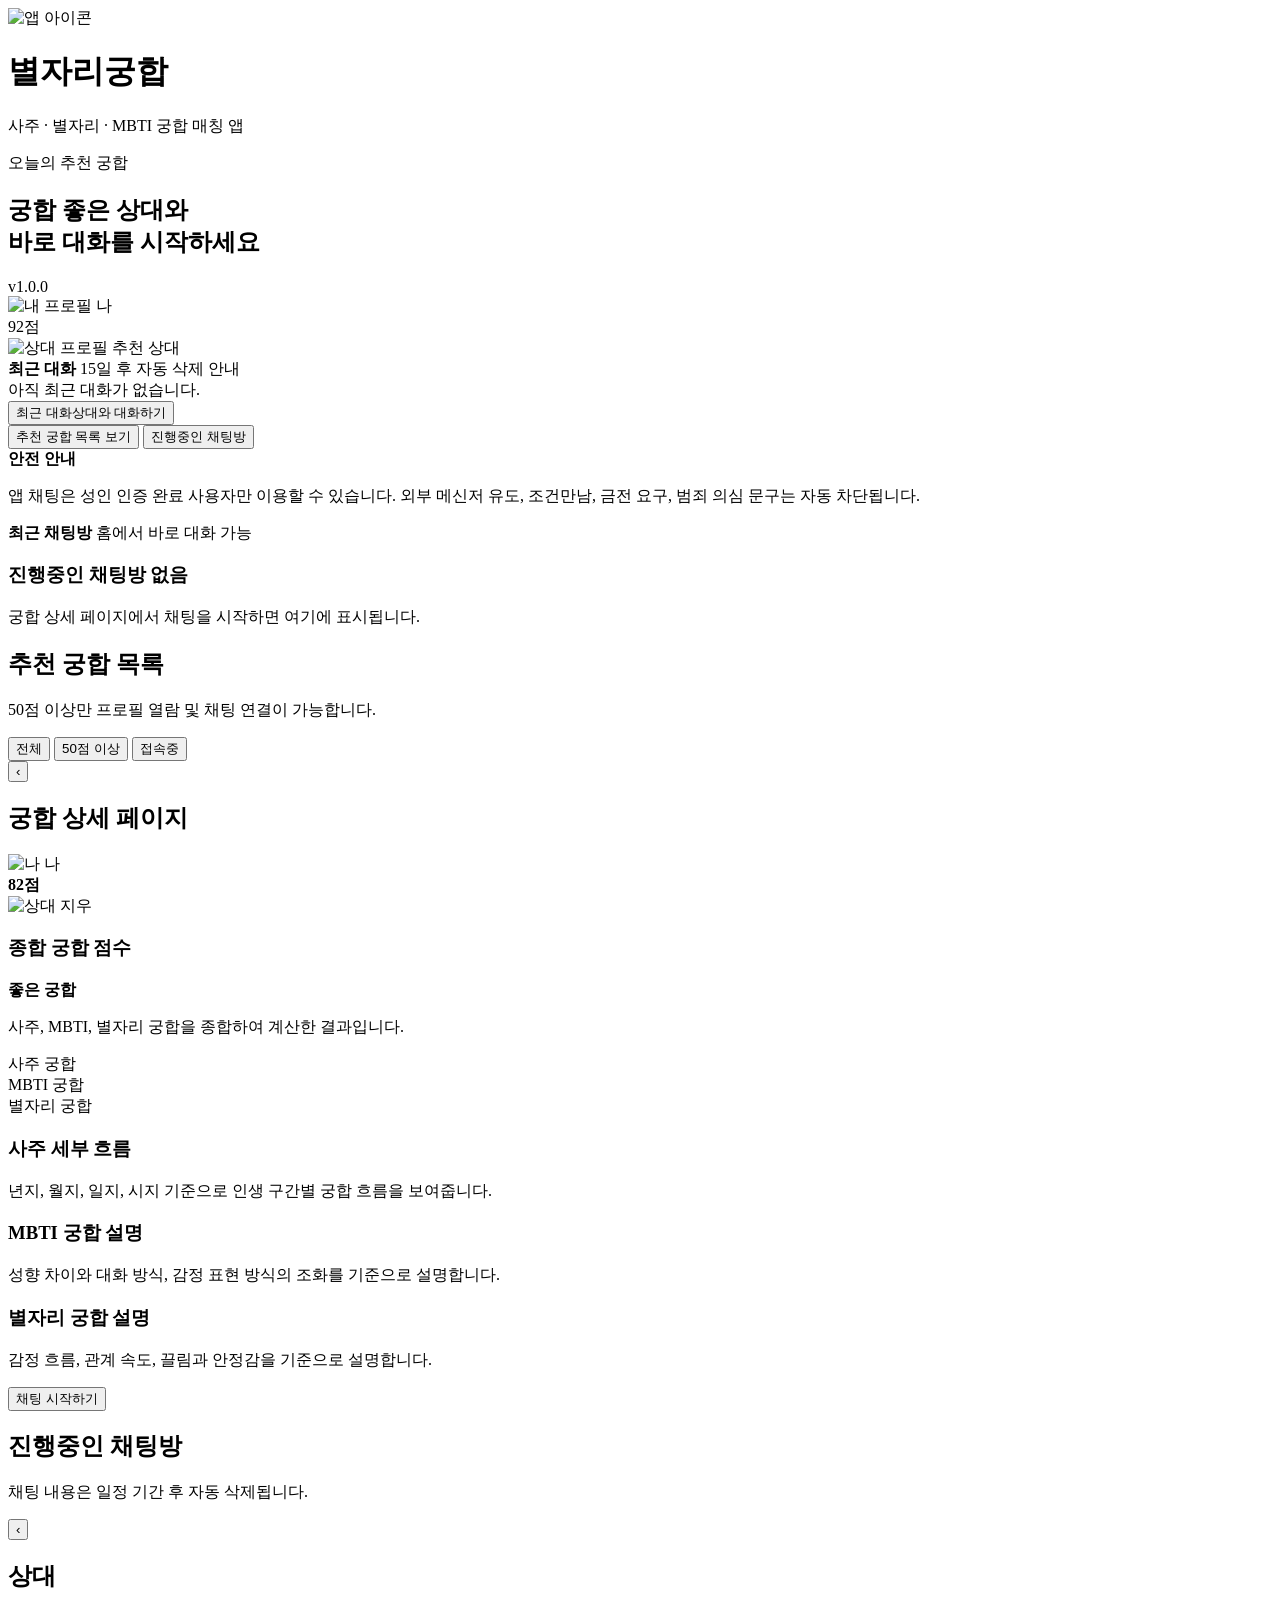
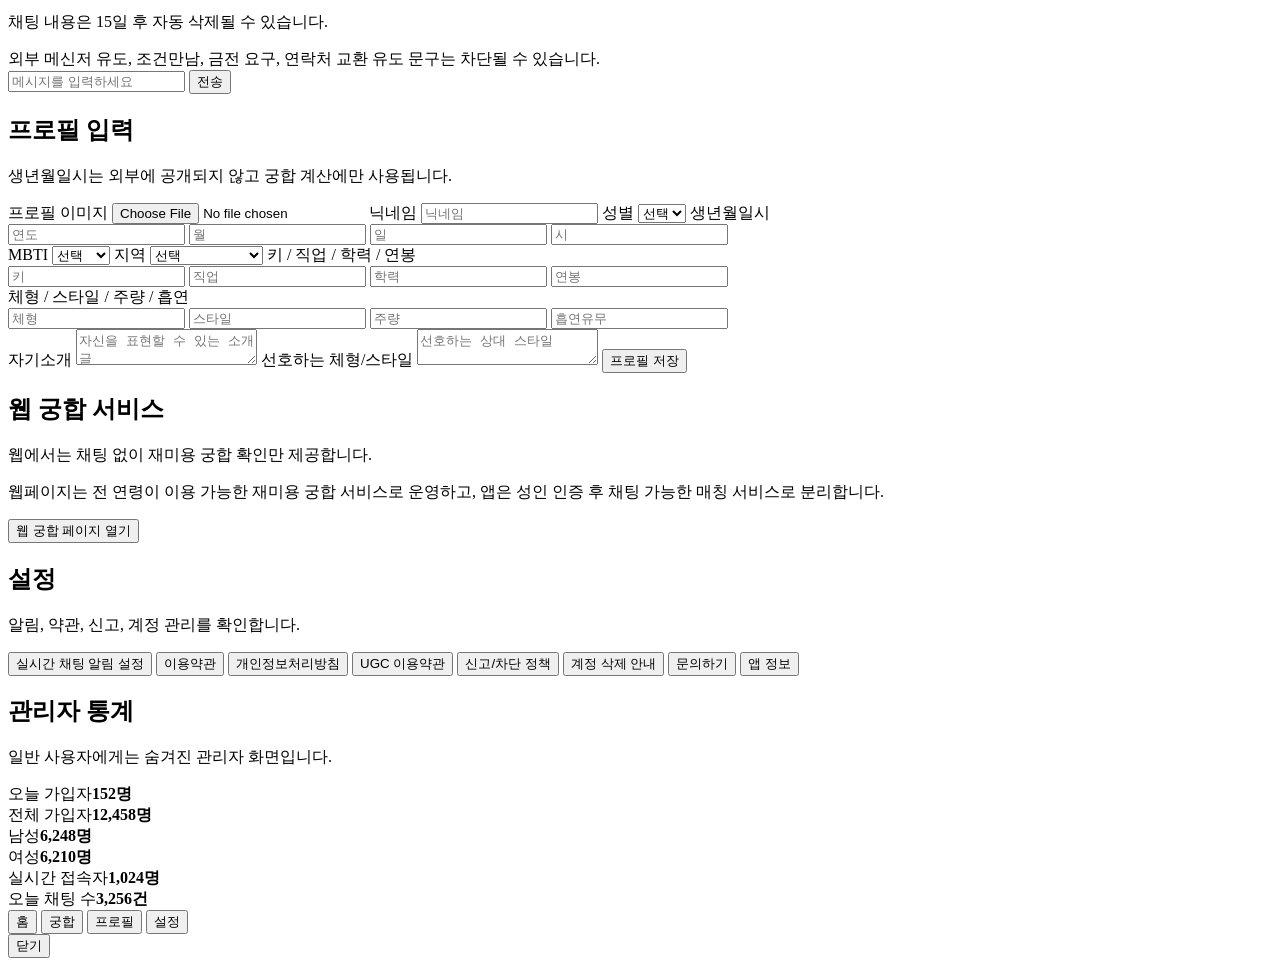
==== commit 6586c6ef: "Update index.html" ====
--- a/web/index.html
+++ b/web/index.html
@@ -2,1350 +2,389 @@
 <html lang="ko">
 <head>
   <meta charset="UTF-8" />
-  <meta name="viewport" content="width=device-width, initial-scale=1.0" />
-  <title>궁합 테스트 | MBTI · 별자리 · 사주팔자</title>
-  <meta name="description" content="MBTI 궁합, 별자리 궁합, 사주팔자 궁합을 한 번에 확인하고 커플, 가족, 자녀, 시부모, 직장 인간관계까지 비교해보세요." />
-  <style>
-    :root {
-      --bg: #fff8fb;
-      --card: #ffffff;
-      --line: #f0d9e6;
-      --text: #23161d;
-      --sub: #6f5560;
-      --primary: #ff4f8b;
-      --primary-soft: #ffe0eb;
-      --secondary: #7a5cff;
-      --good: #0a9b57;
-      --mid: #a26b00;
-      --bad: #c53a3a;
-      --shadow: 0 10px 30px rgba(126, 55, 89, 0.08);
-      --radius: 18px;
-      --max: 1140px;
-    }
-
-    * { box-sizing: border-box; }
-    html { scroll-behavior: smooth; }
-    body {
-      margin: 0;
-      font-family: -apple-system, BlinkMacSystemFont, "Segoe UI", Roboto, "Apple SD Gothic Neo", "Noto Sans KR", sans-serif;
-      color: var(--text);
-      background: linear-gradient(180deg, #fff8fb 0%, #fff 40%, #fff7f1 100%);
-    }
-
-    a { color: inherit; text-decoration: none; }
-    img { max-width: 100%; }
-    .container { width: min(calc(100% - 24px), var(--max)); margin: 0 auto; }
-
-    .topbar {
-      position: sticky;
-      top: 0;
-      z-index: 30;
-      background: rgba(255,255,255,0.9);
-      backdrop-filter: blur(12px);
-      border-bottom: 1px solid rgba(240,217,230,0.8);
-    }
-    .topbar-inner {
-      display: flex;
-      align-items: center;
-      justify-content: space-between;
-      gap: 12px;
-      padding: 12px 0;
-    }
-    .brand {
-      display: flex;
-      align-items: center;
-      gap: 10px;
-      font-weight: 800;
-      font-size: 16px;
-    }
-    .brand-badge {
-      width: 38px;
-      height: 38px;
-      display: grid;
-      place-items: center;
-      border-radius: 12px;
-      background: linear-gradient(135deg, var(--primary), #ff8bb5);
-      color: #fff;
-      box-shadow: var(--shadow);
-      font-size: 18px;
-    }
-    .nav {
-      display: flex;
-      flex-wrap: wrap;
-      justify-content: flex-end;
-      gap: 8px;
-    }
-    .nav a {
-      padding: 9px 12px;
-      border-radius: 999px;
-      color: var(--sub);
-      font-size: 14px;
-      border: 1px solid transparent;
-    }
-    .nav a:hover {
-      background: #fff;
-      border-color: var(--line);
-      color: var(--text);
-    }
-
-    .hero {
-      padding: 28px 0 18px;
-    }
-    .hero-grid {
-      display: grid;
-      grid-template-columns: 1.15fr 0.85fr;
-      gap: 18px;
-      align-items: stretch;
-    }
-    .hero-card,
-    .panel,
-    .result-card,
-    .table-card,
-    .ad-card,
-    .tip-card,
-    .disclaimer,
-    .cta-card {
-      background: var(--card);
-      border: 1px solid var(--line);
-      border-radius: var(--radius);
-      box-shadow: var(--shadow);
-    }
-    .hero-card {
-      padding: 24px;
-      background:
-        radial-gradient(circle at top right, rgba(255,79,139,0.12), transparent 28%),
-        radial-gradient(circle at left bottom, rgba(122,92,255,0.12), transparent 26%),
-        #fff;
-    }
-    .eyebrow {
-      display: inline-flex;
-      align-items: center;
-      gap: 8px;
-      padding: 7px 12px;
-      border-radius: 999px;
-      background: var(--primary-soft);
-      color: #b61c5a;
-      font-size: 12px;
-      font-weight: 700;
-      margin-bottom: 12px;
-    }
-    h1 {
-      margin: 0 0 12px;
-      font-size: clamp(28px, 5vw, 42px);
-      line-height: 1.15;
-      letter-spacing: -0.03em;
-    }
-    .hero p {
-      margin: 0;
-      color: var(--sub);
-      line-height: 1.6;
-      font-size: 15px;
-    }
-    .hero-actions {
-      display: flex;
-      flex-wrap: wrap;
-      gap: 10px;
-      margin-top: 18px;
-    }
-    .btn {
-      border: 0;
-      cursor: pointer;
-      border-radius: 14px;
-      padding: 13px 16px;
-      font-size: 15px;
-      font-weight: 800;
-      transition: 0.18s ease;
-      display: inline-flex;
-      align-items: center;
-      justify-content: center;
-      gap: 8px;
-    }
-    .btn-primary {
-      background: linear-gradient(135deg, var(--primary), #ff7aa7);
-      color: #fff;
-    }
-    .btn-primary:hover { transform: translateY(-1px); }
-    .btn-soft {
-      background: #fff;
-      color: var(--text);
-      border: 1px solid var(--line);
-    }
-    .btn-soft:hover { background: #fff8fb; }
-    .mini-list {
-      margin: 18px 0 0;
-      display: grid;
-      grid-template-columns: repeat(3, 1fr);
-      gap: 10px;
-    }
-    .mini-item {
-      padding: 14px;
-      border-radius: 16px;
-      background: #fff;
-      border: 1px solid var(--line);
-    }
-    .mini-item .label {
-      font-size: 12px;
-      color: var(--sub);
-      margin-bottom: 6px;
-      font-weight: 700;
-    }
-    .mini-item .value {
-      font-weight: 800;
-      font-size: 16px;
-    }
-
-    .panel {
-      padding: 18px;
-    }
-    .panel h2,
-    .table-card h2,
-    .result-card h2,
-    .tip-card h2,
-    .cta-card h2 {
-      margin: 0 0 10px;
-      font-size: 20px;
-      letter-spacing: -0.02em;
-    }
-    .muted {
-      color: var(--sub);
-      font-size: 14px;
-      line-height: 1.55;
-    }
-    .save-note {
-      margin-top: 12px;
-      padding: 11px 12px;
-      border-radius: 14px;
-      background: #fff8e8;
-      border: 1px solid #f4e1a4;
-      color: #805d00;
-      font-size: 13px;
-      line-height: 1.55;
-      font-weight: 700;
-    }
-
-    .section {
-      padding: 14px 0 12px;
-    }
-    .section-title {
-      margin: 0 0 14px;
-      font-size: 24px;
-      letter-spacing: -0.02em;
-    }
-    .section-sub {
-      color: var(--sub);
-      margin: -4px 0 14px;
-      line-height: 1.55;
-      font-size: 14px;
-    }
-
-    .tabs {
-      display: flex;
-      flex-wrap: wrap;
-      gap: 8px;
-      margin-bottom: 14px;
-    }
-    .tab-btn {
-      padding: 10px 14px;
-      border-radius: 999px;
-      border: 1px solid var(--line);
-      background: #fff;
-      color: var(--sub);
-      font-weight: 800;
-      cursor: pointer;
-      font-size: 14px;
-    }
-    .tab-btn.active {
-      background: var(--primary-soft);
-      color: #b61c5a;
-      border-color: #ffc8da;
-    }
-
-    .calc-layout {
-      display: grid;
-      grid-template-columns: 1.08fr 0.92fr;
-      gap: 18px;
-      align-items: start;
-    }
-    .form-grid {
-      display: grid;
-      grid-template-columns: repeat(2, 1fr);
-      gap: 12px;
-      margin-top: 14px;
-    }
-    .field {
-      display: flex;
-      flex-direction: column;
-      gap: 8px;
-    }
-    .field.full { grid-column: 1 / -1; }
-    label {
-      font-size: 13px;
-      font-weight: 800;
-      color: var(--text);
-    }
-    input, select {
-      width: 100%;
-      padding: 13px 14px;
-      border-radius: 14px;
-      border: 1px solid var(--line);
-      background: #fff;
-      font-size: 14px;
-      color: var(--text);
-      outline: none;
-    }
-    input:focus, select:focus {
-      border-color: #ff9abd;
-      box-shadow: 0 0 0 4px rgba(255,79,139,0.08);
-    }
-    .inline-row {
-      display: grid;
-      grid-template-columns: repeat(4, 1fr);
-      gap: 8px;
-    }
-    .help {
-      font-size: 12px;
-      color: var(--sub);
-      line-height: 1.45;
-    }
-
-    .result-card {
-      padding: 18px;
-      position: sticky;
-      top: 86px;
-    }
-    .score-big {
-      display: flex;
-      align-items: center;
-      gap: 14px;
-      margin: 12px 0 14px;
-    }
-    .score-circle {
-      width: 92px;
-      height: 92px;
-      border-radius: 50%;
-      display: grid;
-      place-items: center;
-      background: linear-gradient(135deg, rgba(255,79,139,0.15), rgba(122,92,255,0.15));
-      border: 1px solid var(--line);
-      font-size: 28px;
-      font-weight: 900;
-      letter-spacing: -0.03em;
-    }
-    .score-text {
-      flex: 1;
-    }
-    .score-grade {
-      font-size: 13px;
-      font-weight: 900;
-      display: inline-flex;
-      padding: 7px 10px;
-      border-radius: 999px;
-      margin-bottom: 8px;
-      background: #eefaf3;
-      color: var(--good);
-    }
-    .score-grade.mid { background: #fff8e6; color: var(--mid); }
-    .score-grade.bad { background: #fff0f0; color: var(--bad); }
-    .score-summary {
-      color: var(--sub);
-      font-size: 14px;
-      line-height: 1.55;
-    }
-    .breakdown {
-      display: grid;
-      gap: 10px;
-      margin-top: 12px;
-    }
-    .break-item {
-      padding: 12px 13px;
-      border: 1px solid var(--line);
-      border-radius: 14px;
-      background: #fff;
-    }
-    .break-head {
-      display: flex;
-      justify-content: space-between;
-      gap: 8px;
-      font-size: 14px;
-      font-weight: 800;
-      margin-bottom: 8px;
-    }
-    .bar {
-      width: 100%;
-      height: 10px;
-      background: #f8edf3;
-      border-radius: 999px;
-      overflow: hidden;
-    }
-    .bar > span {
-      display: block;
-      height: 100%;
-      border-radius: inherit;
-      background: linear-gradient(90deg, var(--primary), var(--secondary));
-    }
-    .analysis-box {
-      margin-top: 12px;
-      padding: 13px;
-      border-radius: 14px;
-      background: #fff8fb;
-      border: 1px dashed #f1bdd0;
-      font-size: 14px;
-      line-height: 1.6;
-      color: var(--text);
-    }
-
-    .cards-3,
-    .cards-2,
-    .cards-4 {
-      display: grid;
-      gap: 14px;
-    }
-    .cards-3 { grid-template-columns: repeat(3, 1fr); }
-    .cards-2 { grid-template-columns: repeat(2, 1fr); }
-    .cards-4 { grid-template-columns: repeat(4, 1fr); }
-
-    .table-card,
-    .tip-card,
-    .cta-card,
-    .ad-card,
-    .disclaimer {
-      padding: 18px;
-    }
-    .rank-list {
-      display: grid;
-      gap: 10px;
-      margin-top: 12px;
-    }
-    .rank-item {
-      display: grid;
-      grid-template-columns: auto 1fr auto;
-      gap: 12px;
-      align-items: center;
-      padding: 13px;
-      border: 1px solid var(--line);
-      border-radius: 16px;
-      background: #fff;
-    }
-    .rank-num {
-      width: 34px;
-      height: 34px;
-      border-radius: 50%;
-      display: grid;
-      place-items: center;
-      font-weight: 900;
-      background: var(--primary-soft);
-      color: #b61c5a;
-      font-size: 14px;
-    }
-    .pair-title {
-      font-weight: 800;
-      font-size: 15px;
-      margin-bottom: 4px;
-    }
-    .pair-desc {
-      color: var(--sub);
-      font-size: 13px;
-      line-height: 1.45;
-    }
-    .pair-score {
-      font-weight: 900;
-      font-size: 18px;
-    }
-
-    .chip-row {
-      display: flex;
-      flex-wrap: wrap;
-      gap: 8px;
-      margin-top: 12px;
-    }
-    .chip {
-      padding: 9px 11px;
-      border-radius: 999px;
-      background: #fff;
-      border: 1px solid var(--line);
-      font-size: 13px;
-      color: var(--sub);
-      font-weight: 700;
-    }
-
-    .ad-placeholder {
-      margin-top: 12px;
-      border: 2px dashed #eed2df;
-      border-radius: 16px;
-      min-height: 110px;
-      display: grid;
-      place-items: center;
-      color: #b17e91;
-      text-align: center;
-      padding: 16px;
-      background: linear-gradient(180deg, #fff, #fff9fc);
-      font-size: 14px;
-      line-height: 1.55;
-    }
-
-    .faq-list {
-      display: grid;
-      gap: 10px;
-      margin-top: 12px;
-    }
-    details {
-      border: 1px solid var(--line);
-      border-radius: 14px;
-      background: #fff;
-      padding: 12px 14px;
-    }
-    summary {
-      cursor: pointer;
-      font-weight: 800;
-      color: var(--text);
-      list-style: none;
-    }
-    summary::-webkit-details-marker { display: none; }
-    details p {
-      margin: 10px 0 0;
-      color: var(--sub);
-      font-size: 14px;
-      line-height: 1.6;
-    }
-
-    .footer {
-      padding: 28px 0 90px;
-      color: var(--sub);
-      font-size: 13px;
-      line-height: 1.7;
-    }
-
-    .floating-cta {
-      position: fixed;
-      left: 50%;
-      bottom: 12px;
-      transform: translateX(-50%);
-      z-index: 35;
-      width: min(calc(100% - 20px), 700px);
-      background: rgba(35,22,29,0.94);
-      color: #fff;
-      border-radius: 18px;
-      padding: 10px;
-      display: flex;
-      gap: 10px;
-      box-shadow: 0 12px 30px rgba(0,0,0,0.16);
-      align-items: center;
-      justify-content: space-between;
-    }
-    .floating-text {
-      font-size: 13px;
-      line-height: 1.45;
-      padding: 0 6px;
-      color: rgba(255,255,255,0.9);
-    }
-    .floating-actions {
-      display: flex;
-      gap: 8px;
-      flex-shrink: 0;
-    }
-    .floating-actions a {
-      padding: 11px 14px;
-      border-radius: 12px;
-      font-size: 14px;
-      font-weight: 800;
-    }
-    .floating-main { background: var(--primary); color: #fff; }
-    .floating-sub { background: #fff; color: var(--text); }
-
-    @media (max-width: 980px) {
-      .hero-grid,
-      .calc-layout,
-      .cards-3,
-      .cards-4,
-      .cards-2 {
-        grid-template-columns: 1fr;
-      }
-      .mini-list { grid-template-columns: 1fr; }
-      .result-card { position: static; }
-    }
-
-    @media (max-width: 720px) {
-      .topbar-inner { align-items: flex-start; flex-direction: column; }
-      .nav { justify-content: flex-start; }
-      .form-grid,
-      .inline-row { grid-template-columns: 1fr 1fr; }
-      .score-big { flex-direction: column; align-items: flex-start; }
-      .floating-cta {
-        flex-direction: column;
-        align-items: stretch;
-      }
-      .floating-actions { width: 100%; }
-      .floating-actions a { flex: 1; text-align: center; }
-    }
-
-    @media (max-width: 520px) {
-      h1 { font-size: 28px; }
-      .hero-card,
-      .panel,
-      .table-card,
-      .result-card,
-      .tip-card,
-      .cta-card,
-      .ad-card,
-      .disclaimer { padding: 15px; }
-      .form-grid,
-      .inline-row { grid-template-columns: 1fr; }
-      .rank-item { grid-template-columns: auto 1fr; }
-      .pair-score { grid-column: 2; }
-    }
-  </style>
+  <meta name="viewport" content="width=device-width, initial-scale=1, viewport-fit=cover" />
+  <title>별자리궁합 · 사주팔자궁합 · MBTI 궁합 매칭앱</title>
+  <link rel="stylesheet" href="./style.css" />
 </head>
+
 <body>
-  <header class="topbar">
-    <div class="container topbar-inner">
-      <a class="brand" href="#top">
-        <span class="brand-badge">❤</span>
-        <span>궁합 테스트 웹</span>
-      </a>
-      <nav class="nav">
-        <a href="#calculator">궁합 계산</a>
-        <a href="#best">최고 궁합</a>
-        <a href="#family">가족·사회 궁합</a>
-        <a href="#faq">자주 묻는 질문</a>
-        <a href="/">매칭앱으로</a>
-      </nav>
-    </div>
-  </header>
-
-  <main id="top">
-    <section class="hero">
-      <div class="container hero-grid">
-        <div class="hero-card">
-          <div class="eyebrow">MBTI · 별자리 · 사주팔자 통합 궁합</div>
-          <h1>연인, 가족, 자녀, 시부모, 직장 인간관계까지<br />한 화면에서 비교하는 궁합 사이트</h1>
-          <p>
-            자신의 생년월일시와 MBTI를 입력하면 궁합 점수와 해석을 확인할 수 있습니다.
-            커플 비교는 물론 부모·자녀, 시부모, 형제자매, 동료·상사 관계까지 확장해서 볼 수 있게 만들었습니다.
+  <div id="app">
+
+    <!-- 01. 상단 -->
+    <header class="app-header">
+      <div class="brand-row">
+        <div class="app-icon">
+          <img src="./assets/app-icon.png" alt="앱 아이콘" />
+        </div>
+        <div>
+          <h1>별자리궁합</h1>
+          <p>사주 · 별자리 · MBTI 궁합 매칭 앱</p>
+        </div>
+      </div>
+    </header>
+
+    <!-- 02. 홈 화면 -->
+<main class="screen active" id="screen-home">
+  <section class="home-card home-chat-combo">
+    <div class="home-title-row">
+      <div>
+        <p class="mini-title left">오늘의 추천 궁합</p>
+        <h2>궁합 좋은 상대와<br>바로 대화를 시작하세요</h2>
+      </div>
+      <span class="version-pill">v1.0.0</span>
+    </div>
+
+    <div class="best-match">
+      <div class="profile-small">
+        <img src="./assets/profile-man.png" alt="내 프로필" />
+        <span>나</span>
+      </div>
+      <div class="heart-score"><span>92점</span></div>
+      <div class="profile-small">
+        <img src="./assets/profile-woman.png" alt="상대 프로필" />
+        <span>추천 상대</span>
+      </div>
+    </div>
+
+<div class="home-quick-chat">
+  <div class="chat-preview-head">
+    <strong>최근 대화</strong>
+    <span>15일 후 자동 삭제 안내</span>
+  </div>
+
+  <div id="homeRecentChat">
+    <div class="chat-bubble other">아직 최근 대화가 없습니다.</div>
+  </div>
+
+  <button class="sub-btn" onclick="openRecentChatFromHome()">
+    최근 대화상대와 대화하기
+  </button>
+</div>
+
+    <button class="primary-btn" onclick="goScreen('matches')">추천 궁합 목록 보기</button>
+    <button class="sub-btn" onclick="goScreen('chatList')">진행중인 채팅방</button>
+  </section>
+
+  <section class="notice-card">
+    <strong>안전 안내</strong>
+    <p>
+      앱 채팅은 성인 인증 완료 사용자만 이용할 수 있습니다.
+      외부 메신저 유도, 조건만남, 금전 요구, 범죄 의심 문구는 자동 차단됩니다.
+    </p>
+  </section>
+<section class="home-chat-list">
+  <div class="chat-preview-head">
+    <strong>최근 채팅방</strong>
+    <span>홈에서 바로 대화 가능</span>
+  </div>
+
+  <div id="homeChatRoomList">
+    <div class="match-card">
+      <h3>진행중인 채팅방 없음</h3>
+      <p>궁합 상세 페이지에서 채팅을 시작하면 여기에 표시됩니다.</p>
+    </div>
+  </div>
+</section>
+</main>
+
+    <!-- 03. 추천 궁합 목록 -->
+    <main class="screen" id="screen-matches">
+      <div class="screen-title">
+        <h2>추천 궁합 목록</h2>
+        <p>50점 이상만 프로필 열람 및 채팅 연결이 가능합니다.</p>
+      </div>
+
+      <div class="filter-tabs">
+        <button class="tab active">전체</button>
+        <button class="tab">50점 이상</button>
+        <button class="tab">접속중</button>
+      </div>
+
+      <section id="matchList" class="match-list"></section>
+    </main>
+
+    <!-- 04. 궁합 상세 -->
+    <main class="screen" id="screen-detail">
+      <div class="detail-top">
+        <button class="back-btn" onclick="goScreen('matches')">‹</button>
+        <h2>궁합 상세 페이지</h2>
+      </div>
+
+      <section class="detail-card">
+        <div class="detail-users">
+          <div>
+            <img src="./assets/profile-man.png" alt="나" />
+            <span>나</span>
+          </div>
+
+          <div class="big-heart">
+            <strong id="detailTotalScore">82점</strong>
+          </div>
+
+          <div>
+            <img src="./assets/profile-woman.png" alt="상대" />
+            <span id="detailPartnerName">지우</span>
+          </div>
+        </div>
+
+        <div class="score-box">
+          <h3>종합 궁합 점수</h3>
+          <p><strong id="detailGrade">좋은 궁합</strong></p>
+          <p id="detailReason">
+            사주, MBTI, 별자리 궁합을 종합하여 계산한 결과입니다.
           </p>
-          <div class="hero-actions">
-            <a class="btn btn-primary" href="#calculator">궁합 계산 시작</a>
-            <a class="btn btn-soft" href="/">매칭앱으로 이동</a>
-          </div>
-          <div class="mini-list">
-            <div class="mini-item">
-              <div class="label">즉시 확인</div>
-              <div class="value">궁합 총점 + 상세 점수</div>
-            </div>
-            <div class="mini-item">
-              <div class="label">비교 가능</div>
-              <div class="value">연인 · 가족 · 직장 관계</div>
-            </div>
-            <div class="mini-item">
-              <div class="label">웹사이트 특징</div>
-              <div class="value">비저장 계산 구조</div>
-            </div>
-          </div>
-        </div>
-
-        <div class="panel">
-          <h2>사이트 이용 전 안내</h2>
-          <p class="muted">
-            이 웹페이지는 방문자가 바로 궁합을 테스트할 수 있게 설계된 샘플 페이지입니다.
-            입력값은 브라우저 안에서 계산되며, 서버 DB 저장 없이 바로 결과를 보여주는 방식으로 구성했습니다.
+        </div>
+
+        <div class="score-bars">
+  <div class="bar-item">
+    <div class="bar-label">사주 궁합</div>
+    <div class="bar-bg">
+      <div id="barSaju" class="bar-fill"></div>
+    </div>
+    <div id="detailSajuScore" class="bar-score"></div>
+  </div>
+
+  <div class="bar-item">
+    <div class="bar-label">MBTI 궁합</div>
+    <div class="bar-bg">
+      <div id="barMbti" class="bar-fill"></div>
+    </div>
+    <div id="detailMbtiScore" class="bar-score"></div>
+  </div>
+
+  <div class="bar-item">
+    <div class="bar-label">별자리 궁합</div>
+    <div class="bar-bg">
+      <div id="barStar" class="bar-fill"></div>
+    </div>
+    <div id="detailStarScore" class="bar-score"></div>
+  </div>
+</div>
+
+        <div class="analysis-card">
+          <h3>사주 세부 흐름</h3>
+          <p id="detailSajuText">
+            년지, 월지, 일지, 시지 기준으로 인생 구간별 궁합 흐름을 보여줍니다.
           </p>
-          <div class="save-note">
-            입력한 생년월일시와 MBTI는 이 샘플 페이지에서 서버에 저장하지 않습니다. 실제 운영 시 분석 도구나 광고 도구의 접속 로그는 별도로 남을 수 있습니다.
-          </div>
-          <div class="chip-row">
-            <span class="chip">커플 궁합</span>
-            <span class="chip">가족 궁합</span>
-            <span class="chip">부모-자녀 궁합</span>
-            <span class="chip">시부모 궁합</span>
-            <span class="chip">직장 동료 궁합</span>
-            <span class="chip">광고 위치 포함</span>
-          </div>
-        </div>
-      </div>
-    </section>
-
-    <section class="section" id="calculator">
-      <div class="container">
-        <h2 class="section-title">궁합 계산</h2>
-        <p class="section-sub">
-          관계 유형을 고르고 두 사람 정보를 입력하면 MBTI, 별자리, 사주 점수와 총점을 계산합니다.
-          아래 예시는 이해를 돕기 위한 규칙 기반 계산이며, 실제 사주 전문 해석은 더 세밀한 로직으로 확장 가능합니다.
+        </div>
+
+        <div class="analysis-card">
+          <h3>MBTI 궁합 설명</h3>
+          <p id="detailMbtiText">
+            성향 차이와 대화 방식, 감정 표현 방식의 조화를 기준으로 설명합니다.
+          </p>
+        </div>
+
+        <div class="analysis-card">
+          <h3>별자리 궁합 설명</h3>
+          <p id="detailStarText">
+            감정 흐름, 관계 속도, 끌림과 안정감을 기준으로 설명합니다.
+          </p>
+        </div>
+
+        <button class="primary-btn" id="detailChatBtn" onclick="openChatFromDetail()">
+          채팅 시작하기
+        </button>
+      </section>
+    </main>
+
+    <!-- 05. 채팅방 리스트 -->
+    <main class="screen" id="screen-chatList">
+      <div class="screen-title">
+        <h2>진행중인 채팅방</h2>
+        <p>채팅 내용은 일정 기간 후 자동 삭제됩니다.</p>
+      </div>
+
+      <section id="chatRoomList" class="chat-room-list"></section>
+    </main>
+
+    <!-- 06. 채팅 화면 -->
+    <main class="screen" id="screen-chat">
+      <div class="chat-header">
+        <button class="back-btn" onclick="goScreen('chatList')">‹</button>
+        <div>
+          <h2 id="chatPartnerName">상대</h2>
+          <p>채팅 내용은 15일 후 자동 삭제될 수 있습니다.</p>
+        </div>
+      </div>
+
+      <section class="chat-warning">
+        외부 메신저 유도, 조건만남, 금전 요구, 연락처 교환 유도 문구는 차단될 수 있습니다.
+      </section>
+
+      <section id="chatMessages" class="chat-messages"></section>
+
+      <div class="chat-input-box">
+        <input id="chatInput" type="text" placeholder="메시지를 입력하세요" />
+        <button onclick="sendMessage()">전송</button>
+      </div>
+    </main>
+
+    <!-- 07. 프로필 -->
+    <main class="screen" id="screen-profile">
+      <div class="screen-title">
+        <h2>프로필 입력</h2>
+        <p>생년월일시는 외부에 공개되지 않고 궁합 계산에만 사용됩니다.</p>
+      </div>
+
+      <section class="form-card">
+        <label>프로필 이미지</label>
+        <input type="file" accept="image/*" id="profileImage" />
+
+        <label>닉네임</label>
+        <input id="nickname" type="text" placeholder="닉네임" />
+
+        <label>성별</label>
+        <select id="gender">
+          <option value="">선택</option>
+          <option value="male">남성</option>
+          <option value="female">여성</option>
+        </select>
+
+        <label>생년월일시</label>
+        <div class="grid-4">
+          <input id="birthYear" type="number" placeholder="연도" />
+          <input id="birthMonth" type="number" placeholder="월" />
+          <input id="birthDay" type="number" placeholder="일" />
+          <input id="birthHour" type="number" placeholder="시" />
+        </div>
+
+        <label>MBTI</label>
+        <select id="mbti">
+          <option value="">선택</option>
+          <option>INTJ</option><option>INTP</option><option>ENTJ</option><option>ENTP</option>
+          <option>INFJ</option><option>INFP</option><option>ENFJ</option><option>ENFP</option>
+          <option>ISTJ</option><option>ISFJ</option><option>ESTJ</option><option>ESFJ</option>
+          <option>ISTP</option><option>ISFP</option><option>ESTP</option><option>ESFP</option>
+        </select>
+
+        <label>지역</label>
+        <select id="region">
+          <option value="">선택</option>
+          <option>서울특별시</option>
+          <option>부산광역시</option>
+          <option>대구광역시</option>
+          <option>인천광역시</option>
+          <option>광주광역시</option>
+          <option>대전광역시</option>
+          <option>울산광역시</option>
+          <option>세종특별자치시</option>
+          <option>경기도</option>
+          <option>강원특별자치도</option>
+          <option>충청북도</option>
+          <option>충청남도</option>
+          <option>전라북도</option>
+          <option>전라남도</option>
+          <option>경상북도</option>
+          <option>경상남도</option>
+          <option>제주특별자치도</option>
+        </select>
+
+        <label>키 / 직업 / 학력 / 연봉</label>
+        <div class="grid-2">
+          <input id="height" type="text" placeholder="키" />
+          <input id="job" type="text" placeholder="직업" />
+          <input id="education" type="text" placeholder="학력" />
+          <input id="income" type="text" placeholder="연봉" />
+        </div>
+
+        <label>체형 / 스타일 / 주량 / 흡연</label>
+        <div class="grid-2">
+          <input id="bodyType" type="text" placeholder="체형" />
+          <input id="styleType" type="text" placeholder="스타일" />
+          <input id="drink" type="text" placeholder="주량" />
+          <input id="smoke" type="text" placeholder="흡연유무" />
+        </div>
+
+        <label>자기소개</label>
+        <textarea id="intro" placeholder="자신을 표현할 수 있는 소개글"></textarea>
+
+        <label>선호하는 체형/스타일</label>
+        <textarea id="preference" placeholder="선호하는 상대 스타일"></textarea>
+
+        <button class="primary-btn" onclick="saveProfile()">프로필 저장</button>
+      </section>
+    </main>
+
+    <!-- 08. 웹 연동 -->
+    <main class="screen" id="screen-webLink">
+      <div class="screen-title">
+        <h2>웹 궁합 서비스</h2>
+        <p>웹에서는 채팅 없이 재미용 궁합 확인만 제공합니다.</p>
+      </div>
+
+      <section class="notice-card">
+        <p>
+          웹페이지는 전 연령이 이용 가능한 재미용 궁합 서비스로 운영하고,
+          앱은 성인 인증 후 채팅 가능한 매칭 서비스로 분리합니다.
         </p>
 
-        <div class="tabs" id="relationTabs">
-          <button class="tab-btn active" data-relation="couple">연인·커플</button>
-          <button class="tab-btn" data-relation="family">가족</button>
-          <button class="tab-btn" data-relation="parentChild">부모-자녀</button>
-          <button class="tab-btn" data-relation="inlaws">시부모·장인장모</button>
-          <button class="tab-btn" data-relation="work">직장·사회생활</button>
-        </div>
-
-        <div class="calc-layout">
-          <div class="panel">
-            <h2 id="relationTitle">연인·커플 궁합 입력</h2>
-            <p class="muted" id="relationDesc">
-              두 사람의 애정 흐름, 감정 표현 방식, 장기 관계 안정감을 중점으로 계산합니다.
-            </p>
-
-            <div class="form-grid">
-              <div class="field full">
-                <label for="nameA">첫 번째 사람 이름 또는 호칭</label>
-                <input id="nameA" type="text" placeholder="예: 나 / 남자 / 엄마 / 팀장" value="나" />
-              </div>
-              <div class="field">
-                <label for="birthA">생년월일</label>
-                <input id="birthA" type="date" value="1990-01-01" />
-              </div>
-              <div class="field">
-                <label for="mbtiA">MBTI</label>
-                <select id="mbtiA"></select>
-              </div>
-              <div class="field full">
-                <label>태어난 시간</label>
-                <div class="inline-row">
-                  <select id="hourA"></select>
-                  <select id="minuteA"></select>
-                  <select id="genderA">
-                    <option value="unknown">성별 선택 안 함</option>
-                    <option value="male">남성</option>
-                    <option value="female">여성</option>
-                  </select>
-                  <select id="roleA">
-                    <option value="self">본인</option>
-                    <option value="partner">상대역할</option>
-                    <option value="parent">부모역할</option>
-                    <option value="child">자녀역할</option>
-                  </select>
-                </div>
-              </div>
-
-              <div class="field full" style="margin-top:8px; padding-top:8px; border-top:1px dashed var(--line);"></div>
-
-              <div class="field full">
-                <label for="nameB">두 번째 사람 이름 또는 호칭</label>
-                <input id="nameB" type="text" placeholder="예: 상대 / 여자 / 아버지 / 동료" value="상대" />
-              </div>
-              <div class="field">
-                <label for="birthB">생년월일</label>
-                <input id="birthB" type="date" value="1992-08-20" />
-              </div>
-              <div class="field">
-                <label for="mbtiB">MBTI</label>
-                <select id="mbtiB"></select>
-              </div>
-              <div class="field full">
-                <label>태어난 시간</label>
-                <div class="inline-row">
-                  <select id="hourB"></select>
-                  <select id="minuteB"></select>
-                  <select id="genderB">
-                    <option value="unknown">성별 선택 안 함</option>
-                    <option value="male">남성</option>
-                    <option value="female">여성</option>
-                  </select>
-                  <select id="roleB">
-                    <option value="partner">상대역할</option>
-                    <option value="self">본인</option>
-                    <option value="parent">부모역할</option>
-                    <option value="child">자녀역할</option>
-                  </select>
-                </div>
-              </div>
-
-              <div class="field full">
-                <div class="help">
-                  별자리는 생년월일로 자동 계산됩니다. 사주 점수는 년·월·일·시 분할 점수, 형충회합 성격, 띠 궁합, 관계 유형 가중치로 단순화하여 보여줍니다.
-                </div>
-              </div>
-              <div class="field full">
-                <button id="calcBtn" class="btn btn-primary">궁합 점수 계산하기</button>
-              </div>
-            </div>
-          </div>
-
-          <aside class="result-card" aria-live="polite">
-            <h2>궁합 결과</h2>
-            <p class="muted">입력 후 버튼을 누르면 아래에 총점과 해석이 표시됩니다.</p>
-            <div class="score-big">
-              <div class="score-circle" id="totalScore">--</div>
-              <div class="score-text">
-                <div class="score-grade" id="scoreGrade">결과 대기중</div>
-                <div class="score-summary" id="scoreSummary">
-                  아직 계산 전입니다. 연인, 가족, 부모-자녀, 시부모, 직장 관계별로 결과 해석이 달라집니다.
-                </div>
-              </div>
-            </div>
-            <div class="breakdown">
-              <div class="break-item">
-                <div class="break-head"><span>MBTI 궁합</span><span id="mbtiScoreText">--점</span></div>
-                <div class="bar"><span id="mbtiBar" style="width:0%"></span></div>
-              </div>
-              <div class="break-item">
-                <div class="break-head"><span>별자리 궁합</span><span id="zodiacScoreText">--점</span></div>
-                <div class="bar"><span id="zodiacBar" style="width:0%"></span></div>
-              </div>
-              <div class="break-item">
-                <div class="break-head"><span>사주 점수</span><span id="sajuScoreText">--점</span></div>
-                <div class="bar"><span id="sajuBar" style="width:0%"></span></div>
-              </div>
-            </div>
-            <div class="analysis-box" id="analysisBox">
-              이곳에 관계 해석, 장점, 충돌 포인트, 잘 지내는 팁이 표시됩니다.
-            </div>
-            <div class="hero-actions" style="margin-top:14px;">
-              <a class="btn btn-primary" href="/">매칭앱에서 실제 인연 보기</a>
-              <a class="btn btn-soft" href="#best">기본 궁합표 보기</a>
-            </div>
-          </aside>
-        </div>
-      </div>
-    </section>
-
-    <section class="section" id="best">
-      <div class="container">
-        <h2 class="section-title">방문자가 바로 볼 수 있는 최고 궁합 표</h2>
-        <p class="section-sub">
-          화면 여유가 있을 때 기본적으로 보이게 두면 검색 유입과 체류시간에 도움이 됩니다. 점수는 사이트의 대표 예시값입니다.
-        </p>
-
-        <div class="cards-2">
-          <div class="table-card">
-            <h2>MBTI 최고 궁합 TOP</h2>
-            <div class="rank-list">
-              <div class="rank-item"><div class="rank-num">1</div><div><div class="pair-title">ENFP ❤ INFJ</div><div class="pair-desc">감정 교류와 이상 추구의 결이 잘 맞고 서로를 북돋우는 조합</div></div><div class="pair-score">96</div></div>
-              <div class="rank-item"><div class="rank-num">2</div><div><div class="pair-title">INTP ❤ ENTJ</div><div class="pair-desc">전략과 실행의 조합이 강하고 장기 비전 공유가 잘 되는 편</div></div><div class="pair-score">93</div></div>
-              <div class="rank-item"><div class="rank-num">3</div><div><div class="pair-title">ISFP ❤ ESFJ</div><div class="pair-desc">생활 밀착형 배려와 정서적 안정감이 강한 조합</div></div><div class="pair-score">90</div></div>
-              <div class="rank-item"><div class="rank-num">4</div><div><div class="pair-title">ENTP ❤ INTJ</div><div class="pair-desc">아이디어와 구조화 능력이 합쳐져 지적 긴장감이 좋은 편</div></div><div class="pair-score">89</div></div>
-              <div class="rank-item"><div class="rank-num">5</div><div><div class="pair-title">ESFP ❤ ISFJ</div><div class="pair-desc">활동성과 돌봄 성향이 균형을 이루면 편안한 관계가 되기 쉬움</div></div><div class="pair-score">87</div></div>
-            </div>
-          </div>
-
-          <div class="table-card">
-            <h2>MBTI 최악 궁합 예시</h2>
-            <div class="rank-list">
-              <div class="rank-item"><div class="rank-num">1</div><div><div class="pair-title">INTJ × ESFP</div><div class="pair-desc">속도감과 감정 표현 방식이 크게 달라 부딪히기 쉬운 조합</div></div><div class="pair-score">32</div></div>
-              <div class="rank-item"><div class="rank-num">2</div><div><div class="pair-title">INFP × ESTJ</div><div class="pair-desc">원칙과 감수성의 충돌이 크면 오해가 누적되기 쉬움</div></div><div class="pair-score">36</div></div>
-              <div class="rank-item"><div class="rank-num">3</div><div><div class="pair-title">ISFP × ENTJ</div><div class="pair-desc">결정 방식 차이가 크면 피로도가 높을 수 있음</div></div><div class="pair-score">39</div></div>
-            </div>
-          </div>
-        </div>
-
-        <div class="cards-2" style="margin-top:14px;">
-          <div class="table-card">
-            <h2>별자리 최고 궁합 TOP</h2>
-            <div class="rank-list">
-              <div class="rank-item"><div class="rank-num">1</div><div><div class="pair-title">천칭자리 ♎ + 물병자리 ♒</div><div class="pair-desc">대화와 거리감 조절이 좋아 편안한 공기가 잘 형성되는 편</div></div><div class="pair-score">95</div></div>
-              <div class="rank-item"><div class="rank-num">2</div><div><div class="pair-title">사자자리 ♌ + 궁수자리 ♐</div><div class="pair-desc">활동성, 자신감, 에너지 레벨이 맞으면 시너지가 큼</div></div><div class="pair-score">94</div></div>
-              <div class="rank-item"><div class="rank-num">3</div><div><div class="pair-title">물고기자리 ♓ + 전갈자리 ♏</div><div class="pair-desc">감정 몰입과 깊은 유대감 형성에 강한 조합</div></div><div class="pair-score">93</div></div>
-              <div class="rank-item"><div class="rank-num">4</div><div><div class="pair-title">쌍둥이자리 ♊ + 천칭자리 ♎</div><div class="pair-desc">말이 잘 통하고 관계 리듬이 가벼워 접근이 쉬운 편</div></div><div class="pair-score">91</div></div>
-            </div>
-          </div>
-
-          <div class="table-card">
-            <h2>별자리 최악 궁합 예시</h2>
-            <div class="rank-list">
-              <div class="rank-item"><div class="rank-num">1</div><div><div class="pair-title">전갈자리 ♏ × 물병자리 ♒</div><div class="pair-desc">집착과 거리두기 성향이 부딪히면 피로도가 높아질 수 있음</div></div><div class="pair-score">28</div></div>
-              <div class="rank-item"><div class="rank-num">2</div><div><div class="pair-title">황소자리 ♉ × 사자자리 ♌</div><div class="pair-desc">주도권과 고집 문제로 자주 부딪칠 수 있음</div></div><div class="pair-score">34</div></div>
-              <div class="rank-item"><div class="rank-num">3</div><div><div class="pair-title">처녀자리 ♍ × 쌍둥이자리 ♊</div><div class="pair-desc">생활 리듬과 집중 방식 차이로 엇갈리기 쉬움</div></div><div class="pair-score">39</div></div>
-            </div>
-          </div>
-        </div>
-      </div>
-    </section>
-
-    <section class="section" id="family">
-      <div class="container">
-        <h2 class="section-title">가족·자녀·시부모·사회생활 궁합도 확장</h2>
-        <p class="section-sub">
-          이 사이트는 커플 전용으로 끝나지 않고, 가족과의 궁합, 자녀와의 궁합, 태어날 자녀 흐름 참고, 시부모·장인장모, 동료·상사 관계까지 확장할 수 있게 구성할 수 있습니다.
-        </p>
-
-        <div class="cards-4">
-          <div class="tip-card">
-            <h2>가족 궁합</h2>
-            <p class="muted">형제자매, 부모, 조부모와의 생활 리듬, 대화 방식, 갈등 회복 속도를 비교합니다.</p>
-          </div>
-          <div class="tip-card">
-            <h2>부모-자녀 궁합</h2>
-            <p class="muted">통제형인지 지지형인지, 아이의 기질과 부모의 기대 방식이 잘 맞는지 봅니다.</p>
-          </div>
-          <div class="tip-card">
-            <h2>시부모 궁합</h2>
-            <p class="muted">거리감, 예의 기준, 감정 표현 방식 차이에서 오는 스트레스를 예측합니다.</p>
-          </div>
-          <div class="tip-card">
-            <h2>직장·사회 궁합</h2>
-            <p class="muted">보고 방식, 의사결정 속도, 지시 수용도, 협업 피로도를 확인합니다.</p>
-          </div>
-        </div>
-
-        <div class="cards-2" style="margin-top:14px;">
-          <div class="tip-card">
-            <h2>최악의 궁합이면 평생 혼자 살아야 하나?</h2>
-            <p class="muted">
-              아닙니다. 최악의 궁합은 특정 조합에서 갈등 난이도가 높다는 뜻에 가깝고, 인생 전체의 사랑 가능성을 막는 판정이 아닙니다.
-              궁합은 관계 유지 난이도와 주의 포인트를 보는 참고 지표일 뿐입니다. 세상에는 더 잘 맞는 다른 사람, 다른 조합이 충분히 존재할 수 있습니다.
-            </p>
-          </div>
-          <div class="tip-card">
-            <h2>사이트에 넣기 좋은 안내 문구</h2>
-            <p class="muted">
-              궁합 점수는 관계의 가능성과 충돌 포인트를 보여주는 참고 지표이며, 개인의 가치나 사랑의 가능성을 제한하는 절대 기준이 아닙니다.
-            </p>
-          </div>
-        </div>
-      </div>
-    </section>
-
-    <section class="section">
-      <div class="container cards-2">
-        <div class="ad-card">
-          <h2>광고 영역 예시</h2>
-          <p class="muted">나중에 애드센스 승인이 나면 이 위치에 광고 코드를 넣을 수 있습니다. 지금은 자리만 표시해두었습니다.</p>
-          <div class="ad-placeholder">
-            광고 자리 1<br />애드센스 코드 붙여넣기 위치
-          </div>
-        </div>
-        <div class="cta-card">
-          <h2>앱과 웹사이트를 서로 연결</h2>
-          <p class="muted">
-            웹에서는 궁합을 가볍게 계산하고, 앱에서는 실제 매칭과 채팅으로 이어지게 하면 좋습니다.
-            아래 버튼은 기존 앱 루트 경로와 연결되도록 만들어 두었습니다.
-          </p>
-          <div class="hero-actions">
-            <a class="btn btn-primary" href="/">매칭앱 홈으로 이동</a>
-            <a class="btn btn-soft" href="#calculator">궁합 다시 계산</a>
-          </div>
-        </div>
-      </div>
-    </section>
-
-    <section class="section" id="faq">
-      <div class="container">
-        <h2 class="section-title">자주 묻는 질문</h2>
-        <div class="faq-list">
-          <details open>
-            <summary>입력한 정보는 저장되나요?</summary>
-            <p>이 샘플 코드는 브라우저에서 계산하고 바로 결과를 보여주는 구조입니다. 별도 서버 전송이나 DB 저장 코드는 넣지 않았습니다. 다만 실제 운영 시 웹서버 접속 로그나 광고/통계 도구 로그는 남을 수 있습니다.</p>
-          </details>
-          <details>
-            <summary>기존 앱을 지우지 않고 같이 운영할 수 있나요?</summary>
-            <p>가능합니다. 이 파일은 <strong>/web/index.html</strong> 경로에 넣는 전제입니다. 기존 루트의 <strong>index.html</strong>은 그대로 두고, 앱은 루트에서, 궁합 웹사이트는 <strong>/web/</strong>에서 따로 열리게 하면 됩니다.</p>
-          </details>
-          <details>
-            <summary>사주 점수는 어떻게 계산하나요?</summary>
-            <p>이 버전은 년·월·일·시 정보를 숫자화해 오행 유사도, 띠 궁합, 시간대 조화, 관계 유형 가중치를 합산하는 방식입니다. 실제 서비스에서는 형충회합, 십성, 신살, 12운성 로직을 더 정교하게 추가하면 됩니다.</p>
-          </details>
-          <details>
-            <summary>최악의 궁합도 좋은 관계가 될 수 있나요?</summary>
-            <p>될 수 있습니다. 최악의 궁합은 갈등 관리 난이도가 높다는 뜻에 가깝습니다. 다른 조건과 노력, 생활 가치관, 책임감, 대화 방식이 더 중요한 경우도 많습니다.</p>
-          </details>
-        </div>
-      </div>
-    </section>
-
-    <section class="section">
-      <div class="container">
-        <div class="disclaimer">
-          <strong>안내:</strong> 본 페이지의 점수와 해석은 재미와 참고를 위한 예시형 결과입니다. 실제 사람 관계를 단정하거나 차별하는 기준으로 사용하지 않도록 주의하세요.
-        </div>
-      </div>
-    </section>
-  </main>
-
-  <footer class="footer">
-    <div class="container">
-      <div>© 궁합 테스트 웹 샘플</div>
-      <div>문의 예시: philosophia6@naver.com</div>
-      <div>이 페이지는 /web/index.html 경로용 샘플이며, 기존 매칭앱 루트 페이지와 분리해서 운영하는 구조를 전제로 합니다.</div>
-    </div>
-  </footer>
-
-  <div class="floating-cta">
-    <div class="floating-text">궁합 계산은 웹에서, 실제 인연 찾기는 앱에서 이어가게 연결해보세요.</div>
-    <div class="floating-actions">
-      <a class="floating-sub" href="#calculator">궁합 계산</a>
-      <a class="floating-main" href="/">매칭앱 이동</a>
-    </div>
-  </div>
-
-  <script>
-    const MBTI_TYPES = [
-      "INTJ","INTP","ENTJ","ENTP",
-      "INFJ","INFP","ENFJ","ENFP",
-      "ISTJ","ISFJ","ESTJ","ESFJ",
-      "ISTP","ISFP","ESTP","ESFP"
-    ];
-
-    const relationMeta = {
-      couple: {
-        title: "연인·커플 궁합 입력",
-        desc: "두 사람의 애정 흐름, 감정 표현 방식, 장기 관계 안정감을 중점으로 계산합니다.",
-        weights: { mbti: 0.36, zodiac: 0.24, saju: 0.40 }
-      },
-      family: {
-        title: "가족 궁합 입력",
-        desc: "생활 리듬, 대화 온도, 잔소리·거리감 충돌, 회복 속도를 중점으로 계산합니다.",
-        weights: { mbti: 0.28, zodiac: 0.16, saju: 0.56 }
-      },
-      parentChild: {
-        title: "부모-자녀 궁합 입력",
-        desc: "훈육 방식, 기질 차이, 감정 수용도, 기대 수준의 충돌 가능성을 중점으로 봅니다.",
-        weights: { mbti: 0.24, zodiac: 0.14, saju: 0.62 }
-      },
-      inlaws: {
-        title: "시부모·장인장모 궁합 입력",
-        desc: "예의 기준, 거리감, 간섭 체감, 가정 내 역할 기대치 충돌을 중점으로 계산합니다.",
-        weights: { mbti: 0.22, zodiac: 0.14, saju: 0.64 }
-      },
-      work: {
-        title: "직장·사회생활 궁합 입력",
-        desc: "보고 방식, 피드백 수용도, 속도감, 책임 분배, 협업 스트레스를 중점으로 계산합니다.",
-        weights: { mbti: 0.42, zodiac: 0.10, saju: 0.48 }
-      }
-    };
-
-    const zodiacRanges = [
-      { sign: "염소자리", start: [12,22], end: [1,19] },
-      { sign: "물병자리", start: [1,20], end: [2,18] },
-      { sign: "물고기자리", start: [2,19], end: [3,20] },
-      { sign: "양자리", start: [3,21], end: [4,19] },
-      { sign: "황소자리", start: [4,20], end: [5,20] },
-      { sign: "쌍둥이자리", start: [5,21], end: [6,21] },
-      { sign: "게자리", start: [6,22], end: [7,22] },
-      { sign: "사자자리", start: [7,23], end: [8,22] },
-      { sign: "처녀자리", start: [8,23], end: [9,22] },
-      { sign: "천칭자리", start: [9,23], end: [10,22] },
-      { sign: "전갈자리", start: [10,23], end: [11,22] },
-      { sign: "사수자리", start: [11,23], end: [12,21] }
-    ];
-
-    const zodiacElements = {
-      "양자리": "fire", "사자자리": "fire", "사수자리": "fire",
-      "황소자리": "earth", "처녀자리": "earth", "염소자리": "earth",
-      "쌍둥이자리": "air", "천칭자리": "air", "물병자리": "air",
-      "게자리": "water", "전갈자리": "water", "물고기자리": "water"
-    };
-
-    const zodiacBestPairs = new Set([
-      ["천칭자리","물병자리"].sort().join("|"),
-      ["천칭자리","쌍둥이자리"].sort().join("|"),
-      ["사자자리","사수자리"].sort().join("|"),
-      ["사자자리","양자리"].sort().join("|"),
-      ["물고기자리","전갈자리"].sort().join("|"),
-      ["물고기자리","게자리"].sort().join("|"),
-      ["쌍둥이자리","물병자리"].sort().join("|"),
-      ["황소자리","처녀자리"].sort().join("|")
-    ]);
-
-    const zodiacWorstPairs = new Set([
-      ["전갈자리","물병자리"].sort().join("|"),
-      ["황소자리","사자자리"].sort().join("|"),
-      ["처녀자리","쌍둥이자리"].sort().join("|"),
-      ["양자리","게자리"].sort().join("|"),
-      ["사수자리","처녀자리"].sort().join("|")
-    ]);
-
-    const zodiacAnimals = ["쥐띠","소띠","호랑이띠","토끼띠","용띠","뱀띠","말띠","양띠","원숭이띠","닭띠","개띠","돼지띠"];
-    const animalTriads = [
-      [0,4,8], [1,5,9], [2,6,10], [3,7,11]
-    ];
-    const animalConflicts = {
-      0: 6, 1: 7, 2: 8, 3: 9, 4: 10, 5: 11,
-      6: 0, 7: 1, 8: 2, 9: 3, 10: 4, 11: 5
-    };
-
-    const mbtiSelectA = document.getElementById("mbtiA");
-    const mbtiSelectB = document.getElementById("mbtiB");
-    const hourA = document.getElementById("hourA");
-    const hourB = document.getElementById("hourB");
-    const minuteA = document.getElementById("minuteA");
-    const minuteB = document.getElementById("minuteB");
-
-    function fillSelect(select, options) {
-      select.innerHTML = options.map(v => `<option value="${v}">${v}</option>`).join("");
-    }
-
-    fillSelect(mbtiSelectA, MBTI_TYPES);
-    fillSelect(mbtiSelectB, MBTI_TYPES);
-    mbtiSelectA.value = "ENFP";
-    mbtiSelectB.value = "INFJ";
-
-    fillSelect(hourA, Array.from({length:24}, (_,i) => String(i).padStart(2, "0") + "시"));
-    fillSelect(hourB, Array.from({length:24}, (_,i) => String(i).padStart(2, "0") + "시"));
-    fillSelect(minuteA, ["00분","30분"]);
-    fillSelect(minuteB, ["00분","30분"]);
-    hourA.selectedIndex = 9;
-    hourB.selectedIndex = 21;
-
-    let activeRelation = "couple";
-    const tabButtons = [...document.querySelectorAll(".tab-btn")];
-    const relationTitle = document.getElementById("relationTitle");
-    const relationDesc = document.getElementById("relationDesc");
-
-    tabButtons.forEach(btn => {
-      btn.addEventListener("click", () => {
-        activeRelation = btn.dataset.relation;
-        tabButtons.forEach(b => b.classList.remove("active"));
-        btn.classList.add("active");
-        relationTitle.textContent = relationMeta[activeRelation].title;
-        relationDesc.textContent = relationMeta[activeRelation].desc;
-      });
-    });
-
-    function parseDate(value) {
-      const [y,m,d] = value.split("-").map(Number);
-      return { y, m, d };
-    }
-
-    function getZodiac(month, day) {
-      for (const z of zodiacRanges) {
-        const [sm, sd] = z.start;
-        const [em, ed] = z.end;
-        if (sm <= em) {
-          if ((month === sm && day >= sd) || (month === em && day <= ed) || (month > sm && month < em)) return z.sign;
-        } else {
-          if ((month === sm && day >= sd) || (month === em && day <= ed) || month > sm || month < em) return z.sign;
-        }
-      }
-      return "염소자리";
-    }
-
-    function getChineseAnimal(year) {
-      return zodiacAnimals[(year - 4 + 1200) % 12];
-    }
-
-    function mbtiScore(a, b, relation) {
-      let score = 52;
-      const opposites = { E:"I", I:"E", N:"S", S:"N", T:"F", F:"T", J:"P", P:"J" };
-      for (let i = 0; i < 4; i++) {
-        if (a[i] === b[i]) score += (i < 2 ? 8 : 6);
-        else if (opposites[a[i]] === b[i]) score += (i === 0 || i === 3 ? 6 : 4);
-        else score -= 5;
-      }
-      const idealPairs = new Set([
-        ["ENFP","INFJ"].sort().join("|"), ["INTP","ENTJ"].sort().join("|"),
-        ["ISFP","ESFJ"].sort().join("|"), ["ENTP","INTJ"].sort().join("|"),
-        ["ESFP","ISFJ"].sort().join("|")
-      ]);
-      const harshPairs = new Set([
-        ["INTJ","ESFP"].sort().join("|"), ["INFP","ESTJ"].sort().join("|"), ["ISFP","ENTJ"].sort().join("|")
-      ]);
-      const key = [a,b].sort().join("|");
-      if (idealPairs.has(key)) score += 10;
-      if (harshPairs.has(key)) score -= 14;
-      if (relation === "work") {
-        if ((a.includes("J") && b.includes("P")) || (a.includes("P") && b.includes("J"))) score -= 2;
-        if ((a.includes("T") && b.includes("F")) || (a.includes("F") && b.includes("T"))) score += 3;
-      }
-      if (relation === "parentChild") {
-        if ((a.includes("J") && b.includes("P")) || (a.includes("P") && b.includes("J"))) score -= 4;
-      }
-      return clamp(score, 0, 100);
-    }
-
-    function zodiacScore(signA, signB, relation) {
-      let score = 58;
-      const key = [signA, signB].sort().join("|");
-      if (zodiacBestPairs.has(key)) score += 28;
-      if (zodiacWorstPairs.has(key)) score -= 30;
-      const sameElement = zodiacElements[signA] === zodiacElements[signB];
-      if (sameElement) score += 12;
-      const airFire = [zodiacElements[signA], zodiacElements[signB]].sort().join("|") === ["air","fire"].join("|");
-      const earthWater = [zodiacElements[signA], zodiacElements[signB]].sort().join("|") === ["earth","water"].join("|");
-      if (airFire || earthWater) score += 10;
-      if ((zodiacElements[signA] === "fire" && zodiacElements[signB] === "water") || (zodiacElements[signA] === "water" && zodiacElements[signB] === "fire")) score -= 12;
-      if ((zodiacElements[signA] === "air" && zodiacElements[signB] === "earth") || (zodiacElements[signA] === "earth" && zodiacElements[signB] === "air")) score -= 8;
-      if (relation === "work") score = score - 4 + (sameElement ? 4 : 0);
-      return clamp(score, 0, 100);
-    }
-
-    function getElementFromNumber(num) {
-      return ["wood","fire","earth","metal","water"][num % 5];
-    }
-
-    function branchIndex(hour) {
-      return Math.floor(((hour + 1) % 24) / 2);
-    }
-
-    function triadMatch(a, b) {
-      return animalTriads.some(group => group.includes(a) && group.includes(b));
-    }
-
-    function sajuScore(personA, personB, relation) {
-      const yearElA = getElementFromNumber(personA.y + personA.m + personA.d);
-      const yearElB = getElementFromNumber(personB.y + personB.m + personB.d);
-      const monthElA = getElementFromNumber(personA.m + personA.d);
-      const monthElB = getElementFromNumber(personB.m + personB.d);
-      const dayElA = getElementFromNumber(personA.d + personA.hour);
-      const dayElB = getElementFromNumber(personB.d + personB.hour);
-      const timeElA = getElementFromNumber(personA.hour + personA.minute + personA.m);
-      const timeElB = getElementFromNumber(personB.hour + personB.minute + personB.m);
-
-      let score = 50;
-      const pairs = [[yearElA, yearElB, 12],[monthElA, monthElB, 10],[dayElA, dayElB, 12],[timeElA, timeElB, 8]];
-      pairs.forEach(([ea, eb, weight]) => {
-        if (ea === eb) score += weight;
-        else if (isGenerating(ea, eb) || isGenerating(eb, ea)) score += Math.round(weight * 0.8);
-        else if (isControlling(ea, eb) || isControlling(eb, ea)) score -= Math.round(weight * 0.8);
-      });
-
-      const animalA = (personA.y - 4 + 1200) % 12;
-      const animalB = (personB.y - 4 + 1200) % 12;
-      if (triadMatch(animalA, animalB)) score += 10;
-      if (animalConflicts[animalA] === animalB) score -= 12;
-      if (Math.abs(personA.hour - personB.hour) <= 2) score += 6;
-      else if (Math.abs(personA.hour - personB.hour) >= 10) score -= 5;
-
-      if (relation === "couple") {
-        score += isGenerating(dayElA, dayElB) || isGenerating(dayElB, dayElA) ? 6 : 0;
-      }
-      if (relation === "family") {
-        score += (yearElA === yearElB ? 6 : 0);
-      }
-      if (relation === "parentChild") {
-        score += isGenerating(yearElA, dayElB) || isGenerating(yearElB, dayElA) ? 8 : 0;
-        score -= isControlling(yearElA, dayElB) || isControlling(yearElB, dayElA) ? 8 : 0;
-      }
-      if (relation === "inlaws") {
-        score += (monthElA === monthElB ? 4 : 0);
-        score -= animalConflicts[animalA] === animalB ? 6 : 0;
-      }
-      if (relation === "work") {
-        score += isGenerating(monthElA, monthElB) || isGenerating(monthElB, monthElA) ? 7 : 0;
-        score += Math.abs(personA.hour - personB.hour) <= 4 ? 4 : -2;
-      }
-      return clamp(score, 0, 100);
-    }
-
-    function isGenerating(a, b) {
-      const order = ["wood","fire","earth","metal","water"];
-      return order[(order.indexOf(a) + 1) % 5] === b;
-    }
-
-    function isControlling(a, b) {
-      const controls = {
-        wood: "earth",
-        earth: "water",
-        water: "fire",
-        fire: "metal",
-        metal: "wood"
-      };
-      return controls[a] === b;
-    }
-
-    function clamp(n, min, max) {
-      return Math.max(min, Math.min(max, Math.round(n)));
-    }
-
-    function gradeInfo(score) {
-      if (score >= 85) return { text: "최고 궁합", cls: "" };
-      if (score >= 70) return { text: "좋은 궁합", cls: "" };
-      if (score >= 50) return { text: "보통 궁합", cls: "mid" };
-      return { text: "주의 필요한 궁합", cls: "bad" };
-    }
-
-    function makeSummary(score, relation, nameA, nameB) {
-      const relationNames = {
-        couple: "연인 관계",
-        family: "가족 관계",
-        parentChild: "부모-자녀 관계",
-        inlaws: "시부모·장인장모 관계",
-        work: "직장·사회 관계"
-      };
-      if (score >= 85) return `${nameA}와 ${nameB}는 ${relationNames[relation]}에서 기본 리듬이 잘 맞는 편입니다. 처음부터 편안함을 느끼기 쉬운 조합입니다.`;
-      if (score >= 70) return `${nameA}와 ${nameB}는 ${relationNames[relation]}에서 충분히 좋은 편입니다. 약간의 차이는 있지만 조율이 잘 되면 안정적으로 이어질 수 있습니다.`;
-      if (score >= 50) return `${nameA}와 ${nameB}는 ${relationNames[relation]}에서 장단점이 섞인 조합입니다. 맞는 부분은 살리고 부딪히는 포인트는 관리가 필요합니다.`;
-      return `${nameA}와 ${nameB}는 ${relationNames[relation]}에서 갈등 관리가 중요한 편입니다. 그렇다고 불가능을 뜻하는 것은 아니며, 조율 방식이 매우 중요합니다.`;
-    }
-
-    function makeAnalysis(relation, mbti, zodiac, saju, personA, personB, total) {
-      const lines = [];
-      if (mbti >= 80) lines.push("• 성향과 대화 스타일의 결이 잘 맞는 편입니다.");
-      else if (mbti < 50) lines.push("• 사고 방식과 감정 표현 방식이 달라 오해가 생기기 쉬울 수 있습니다.");
-      else lines.push("• 성향 차이가 적당히 있어 장점과 피로가 함께 있을 수 있습니다.");
-
-      if (zodiac >= 80) lines.push(`• 별자리 흐름상 ${personA.zodiac}와 ${personB.zodiac}의 분위기는 비교적 부드러운 편입니다.`);
-      else if (zodiac < 45) lines.push(`• 별자리 흐름상 ${personA.zodiac}와 ${personB.zodiac}는 거리감 조절이 중요합니다.`);
-      else lines.push("• 별자리 측면에서는 무난하지만 생활 리듬 조율이 중요합니다.");
-
-      if (saju >= 80) lines.push(`• 사주 점수상 년·월·일·시 흐름이 비교적 안정적으로 맞물리는 편입니다. (${personA.animal} · ${personB.animal})`);
-      else if (saju < 45) lines.push(`• 사주 점수상 띠나 시간대 흐름에서 상충 요소가 보여 배려가 더 필요합니다. (${personA.animal} · ${personB.animal})`);
-      else lines.push("• 사주 측면에서는 강한 충돌도 강한 결속도 아닌 중간 흐름입니다.");
-
-      if (relation === "couple") {
-        lines.push(total >= 70 ? "• 연인 관계에서는 대화의 온도를 유지하면 장기적으로 안정감이 생길 수 있습니다." : "• 연인 관계에서는 감정 표현 방식 차이를 빨리 풀어주는 것이 중요합니다.");
-      }
-      if (relation === "family") {
-        lines.push("• 가족 관계에서는 서로를 바꾸려 하기보다 생활 규칙과 거리감을 먼저 맞추는 것이 좋습니다.");
-      }
-      if (relation === "parentChild") {
-        lines.push("• 부모-자녀 관계에서는 잔소리 빈도와 기대 표현 방식을 조절하면 관계 피로를 낮출 수 있습니다.");
-      }
-      if (relation === "inlaws") {
-        lines.push("• 시부모 관계에서는 예의와 간섭의 경계가 모호해지지 않도록 말투와 빈도를 조절하는 것이 중요합니다.");
-      }
-      if (relation === "work") {
-        lines.push("• 직장 관계에서는 보고 방식, 속도감, 피드백 톤을 맞추면 충돌을 크게 줄일 수 있습니다.");
-      }
-
-      return lines.join("<br />");
-    }
-
-    function collectPerson(prefix) {
-      const birth = parseDate(document.getElementById(`birth${prefix}`).value);
-      const hourText = document.getElementById(`hour${prefix}`).value;
-      const minuteText = document.getElementById(`minute${prefix}`).value;
-      const hour = Number(hourText.replace("시", ""));
-      const minute = Number(minuteText.replace("분", ""));
-      const zodiac = getZodiac(birth.m, birth.d);
-      return {
-        name: document.getElementById(`name${prefix}`).value.trim() || (prefix === "A" ? "첫 번째 사람" : "두 번째 사람"),
-        mbti: document.getElementById(`mbti${prefix}`).value,
-        y: birth.y,
-        m: birth.m,
-        d: birth.d,
-        hour,
-        minute,
-        zodiac,
-        animal: getChineseAnimal(birth.y)
-      };
-    }
-
-    function updateResult(total, mbti, zodiac, saju, summary, analysis) {
-      document.getElementById("totalScore").textContent = total;
-      const grade = gradeInfo(total);
-      const gradeEl = document.getElementById("scoreGrade");
-      gradeEl.textContent = grade.text;
-      gradeEl.className = `score-grade ${grade.cls}`.trim();
-      document.getElementById("scoreSummary").textContent = summary;
-      document.getElementById("mbtiScoreText").textContent = `${mbti}점`;
-      document.getElementById("zodiacScoreText").textContent = `${zodiac}점`;
-      document.getElementById("sajuScoreText").textContent = `${saju}점`;
-      document.getElementById("mbtiBar").style.width = `${mbti}%`;
-      document.getElementById("zodiacBar").style.width = `${zodiac}%`;
-      document.getElementById("sajuBar").style.width = `${saju}%`;
-      document.getElementById("analysisBox").innerHTML = analysis;
-    }
-
-    document.getElementById("calcBtn").addEventListener("click", () => {
-      const personA = collectPerson("A");
-      const personB = collectPerson("B");
-      const meta = relationMeta[activeRelation];
-      const mbti = mbtiScore(personA.mbti, personB.mbti, activeRelation);
-      const zodiac = zodiacScore(personA.zodiac, personB.zodiac, activeRelation);
-      const saju = sajuScore(personA, personB, activeRelation);
-      const total = clamp(
-        mbti * meta.weights.mbti + zodiac * meta.weights.zodiac + saju * meta.weights.saju,
-        0,
-        100
-      );
-      const summary = makeSummary(total, activeRelation, personA.name, personB.name);
-      const analysis = makeAnalysis(activeRelation, mbti, zodiac, saju, personA, personB, total);
-      updateResult(total, mbti, zodiac, saju, summary, analysis);
-    });
-
-    // 초기 계산
-    document.getElementById("calcBtn").click();
-  </script>
+        <button class="primary-btn" onclick="openWebService()">
+          웹 궁합 페이지 열기
+        </button>
+      </section>
+    </main>
+
+    <!-- 09. 설정 -->
+    <main class="screen" id="screen-settings">
+      <div class="screen-title">
+        <h2>설정</h2>
+        <p>알림, 약관, 신고, 계정 관리를 확인합니다.</p>
+      </div>
+
+      <section class="setting-list">
+        <button onclick="toggleAlarmSetting()">실시간 채팅 알림 설정</button>
+        <button onclick="openTextModal('terms')">이용약관</button>
+        <button onclick="openTextModal('privacy')">개인정보처리방침</button>
+        <button onclick="openTextModal('ugc')">UGC 이용약관</button>
+        <button onclick="openTextModal('report')">신고/차단 정책</button>
+        <button onclick="openTextModal('delete')">계정 삭제 안내</button>
+        <button onclick="openTextModal('contact')">문의하기</button>
+
+        <button class="hidden-admin-entry" onclick="openAdminGate()">
+          앱 정보
+        </button>
+      </section>
+    </main>
+
+    <!-- 10. 관리자 -->
+    <main class="screen" id="screen-admin">
+      <div class="screen-title">
+        <h2>관리자 통계</h2>
+        <p>일반 사용자에게는 숨겨진 관리자 화면입니다.</p>
+      </div>
+
+      <section class="admin-grid">
+        <div><span>오늘 가입자</span><strong>152명</strong></div>
+        <div><span>전체 가입자</span><strong>12,458명</strong></div>
+        <div><span>남성</span><strong>6,248명</strong></div>
+        <div><span>여성</span><strong>6,210명</strong></div>
+        <div><span>실시간 접속자</span><strong>1,024명</strong></div>
+        <div><span>오늘 채팅 수</span><strong>3,256건</strong></div>
+      </section>
+    </main>
+
+    <!-- 11. 하단 메뉴 -->
+<nav class="bottom-nav">
+  <button onclick="goScreen('home')">홈</button>
+  <button onclick="goScreen('matches')">궁합</button>
+  <button onclick="goScreen('profile')">프로필</button>
+  <button onclick="goScreen('settings')">설정</button>
+</nav>
+
+    <!-- 12. 공통 모달 -->
+    <div class="modal" id="textModal">
+      <div class="modal-box">
+        <button class="modal-close" onclick="closeTextModal()">닫기</button>
+        <h2 id="modalTitle"></h2>
+        <div id="modalBody"></div>
+      </div>
+    </div>
+
+  </div>
+
+  <script src="./script-1.js"></script>
+  <script src="./script-2.js"></script>
+  <script src="./script-3.js"></script>
 </body>
 </html>
